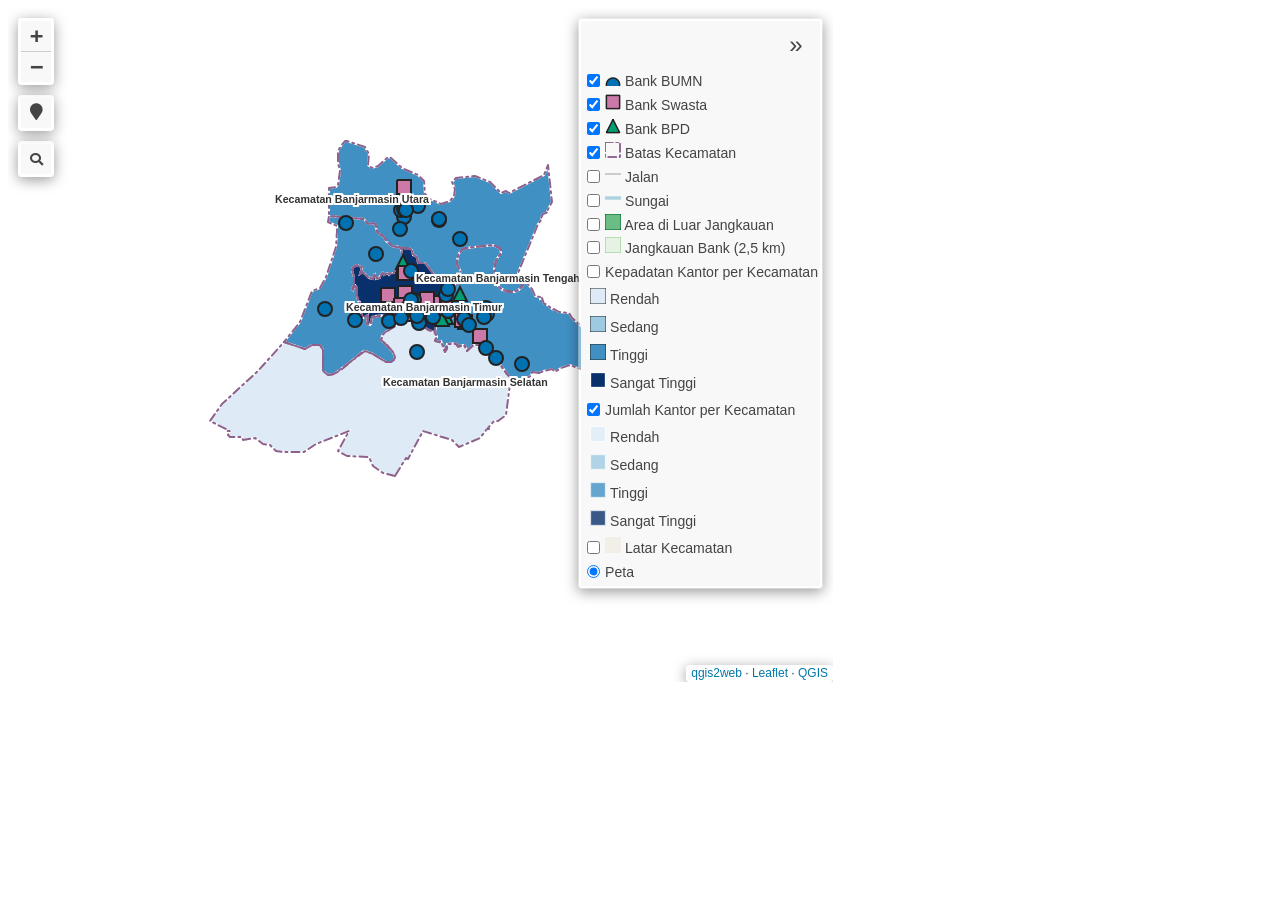
==== index.html @ c110a13f "web dasar dari qgis2web" ====
<!doctype html>
<html lang="en">
    <head>
        <meta charset="utf-8">
        <meta http-equiv="X-UA-Compatible" content="IE=edge">
        <meta name="viewport" content="initial-scale=1,user-scalable=no,maximum-scale=1,width=device-width">
        <meta name="mobile-web-app-capable" content="yes">
        <meta name="apple-mobile-web-app-capable" content="yes">
        <link rel="stylesheet" href="css/leaflet.css">
        <link rel="stylesheet" href="css/L.Control.Layers.Tree.css">
        <link rel="stylesheet" href="css/L.Control.Locate.min.css">
        <link rel="stylesheet" href="css/qgis2web.css">
        <link rel="stylesheet" href="css/fontawesome-all.min.css">
        <link rel="stylesheet" href="css/leaflet.photon.css">
        <style>
        #map {
            width: 815px;
            height: 674px;
        }
        </style>
        <title></title>
    </head>
    <body>
        <div id="map">
        </div>
        <script src="js/qgis2web_expressions.js"></script>
        <script src="js/leaflet.js"></script>
        <script src="js/L.Control.Layers.Tree.min.js"></script>
        <script src="js/L.Control.Locate.min.js"></script>
        <script src="js/leaflet-heat.js"></script>
        <script src="js/leaflet-svg-shape-markers.min.js"></script>
        <script src="js/leaflet.rotatedMarker.js"></script>
        <script src="js/leaflet.pattern.js"></script>
        <script src="js/leaflet-hash.js"></script>
        <script src="js/Autolinker.min.js"></script>
        <script src="js/rbush.min.js"></script>
        <script src="js/labelgun.min.js"></script>
        <script src="js/labels.js"></script>
        <script src="js/leaflet.photon.js"></script>
        <script src="data/LatarKecamatan_1.js"></script>
        <script src="data/JumlahKantorperKecamatan_2.js"></script>
        <script src="data/KepadatanKantorperKecamatan_3.js"></script>
        <script src="data/HeatmapKantorBank_4.js"></script>
        <script src="data/JangkauanBank25km_5.js"></script>
        <script src="data/AreadiLuarJangkauan_6.js"></script>
        <script src="data/Sungai_7.js"></script>
        <script src="data/Jalan_8.js"></script>
        <script src="data/BatasKecamatan_9.js"></script>
        <script src="data/BankBPD_10.js"></script>
        <script src="data/BankSwasta_11.js"></script>
        <script src="data/BankBUMN_12.js"></script>
        <script>
        var map = L.map('map', {
            zoomControl:false, maxZoom:19, minZoom:1
        }).fitBounds([[-3.4040705275634306,114.51452682803007],[-3.270656398905704,114.67497973119086]]);
        var hash = new L.Hash(map);
        map.attributionControl.setPrefix('<a href="https://github.com/qgis2web/qgis2web" target="_blank">qgis2web</a> &middot; <a href="https://leafletjs.com" title="A JS library for interactive maps">Leaflet</a> &middot; <a href="https://qgis.org">QGIS</a>');
        var autolinker = new Autolinker({truncate: {length: 30, location: 'smart'}});
        // remove popup's row if "visible-with-data"
        function removeEmptyRowsFromPopupContent(content, feature) {
         var tempDiv = document.createElement('div');
         tempDiv.innerHTML = content;
         var rows = tempDiv.querySelectorAll('tr');
         for (var i = 0; i < rows.length; i++) {
             var td = rows[i].querySelector('td.visible-with-data');
             var key = td ? td.id : '';
             if (td && td.classList.contains('visible-with-data') && feature.properties[key] == null) {
                 rows[i].parentNode.removeChild(rows[i]);
             }
         }
         return tempDiv.innerHTML;
        }
        // modify popup if contains media
        function addClassToPopupIfMedia(content, popup) {
            var tempDiv = document.createElement('div');
            tempDiv.innerHTML = content;
            var imgTd = tempDiv.querySelector('td img');
            if (imgTd) {
                var src = imgTd.getAttribute('src');
                if (/\.(jpg|jpeg|png|gif|bmp|webp|avif)$/i.test(src)) {
                    popup._contentNode.classList.add('media');
                    var img = popup._contentNode.querySelector('td img');
                    if (img) {
                        // If already loaded (cache), update immediately
                        if (img.complete && img.naturalHeight > 0) {
                            popup.update();
                        } else {
                            img.addEventListener('load', function() {
                                popup.update();
                            });
                            img.addEventListener('error', function() {
                                popup.update();
                            });
                        }
                    }
                } else if (/\.(mp3|wav|ogg|aac)$/i.test(src)) {
                    var audio = document.createElement('audio');
                    audio.controls = true;
                    audio.src = src;
                    imgTd.parentNode.replaceChild(audio, imgTd);
                    popup._contentNode.classList.add('media');
                    setTimeout(function() {
                        popup.setContent(tempDiv.innerHTML);
                        popup.update();
                    }, 10);
                } else if (/\.(mp4|webm|ogg|mov)$/i.test(src)) {
                    var video = document.createElement('video');
                    video.controls = true;
                    video.src = src;
                    video.style.width = "400px";
                    video.style.height = "300px";
                    video.style.maxHeight = "60vh";
                    video.style.maxWidth = "60vw";
                    imgTd.parentNode.replaceChild(video, imgTd);
                    popup._contentNode.classList.add('media');
                    // Aggiorna il popup quando il video carica i metadati
                    video.addEventListener('loadedmetadata', function() {
                        popup.update();
                    });
                    setTimeout(function() {
                        popup.setContent(tempDiv.innerHTML);
                        popup.update();
                    }, 10);
                } else {
                    popup._contentNode.classList.remove('media');
                }
            } else {
                popup._contentNode.classList.remove('media');
            }
        }
        var zoomControl = L.control.zoom({
            position: 'topleft'
        }).addTo(map);
        L.control.locate({locateOptions: {maxZoom: 19}}).addTo(map);
        var bounds_group = new L.featureGroup([]);
        function setBounds() {
        }
        map.createPane('pane_Peta_0');
        map.getPane('pane_Peta_0').style.zIndex = 400;
        var layer_Peta_0 = L.tileLayer('https://server.arcgisonline.com/ArcGIS/rest/services/World_Street_Map/MapServer/tile/{z}/{y}/{x}', {
            pane: 'pane_Peta_0',
            opacity: 1.0,
            attribution: '',
            minZoom: 1,
            maxZoom: 19,
            minNativeZoom: 0,
            maxNativeZoom: 19
        });
        layer_Peta_0;
        map.addLayer(layer_Peta_0);
        function pop_LatarKecamatan_1(feature, layer) {
            var popupContent = '<table>\
                    <tr>\
                        <td colspan="2">' + (feature.properties['kode_kec'] !== null ? autolinker.link(String(feature.properties['kode_kec']).replace(/'/g, '\'').toLocaleString()) : '') + '</td>\
                    </tr>\
                    <tr>\
                        <td colspan="2">' + (feature.properties['kode_kk'] !== null ? autolinker.link(String(feature.properties['kode_kk']).replace(/'/g, '\'').toLocaleString()) : '') + '</td>\
                    </tr>\
                    <tr>\
                        <td colspan="2">' + (feature.properties['kode_pro'] !== null ? autolinker.link(String(feature.properties['kode_pro']).replace(/'/g, '\'').toLocaleString()) : '') + '</td>\
                    </tr>\
                    <tr>\
                        <td colspan="2">' + (feature.properties['kecamata'] !== null ? autolinker.link(String(feature.properties['kecamata']).replace(/'/g, '\'').toLocaleString()) : '') + '</td>\
                    </tr>\
                    <tr>\
                        <td colspan="2">' + (feature.properties['kab_kota'] !== null ? autolinker.link(String(feature.properties['kab_kota']).replace(/'/g, '\'').toLocaleString()) : '') + '</td>\
                    </tr>\
                    <tr>\
                        <td colspan="2">' + (feature.properties['provinsi'] !== null ? autolinker.link(String(feature.properties['provinsi']).replace(/'/g, '\'').toLocaleString()) : '') + '</td>\
                    </tr>\
                    <tr>\
                        <td colspan="2">' + (feature.properties['fid'] !== null ? autolinker.link(String(feature.properties['fid']).replace(/'/g, '\'').toLocaleString()) : '') + '</td>\
                    </tr>\
                    <tr>\
                        <td colspan="2">' + (feature.properties['nama'] !== null ? autolinker.link(String(feature.properties['nama']).replace(/'/g, '\'').toLocaleString()) : '') + '</td>\
                    </tr>\
                    <tr>\
                        <td colspan="2">' + (feature.properties['label'] !== null ? autolinker.link(String(feature.properties['label']).replace(/'/g, '\'').toLocaleString()) : '') + '</td>\
                    </tr>\
                </table>';
            var content = removeEmptyRowsFromPopupContent(popupContent, feature);
			layer.on('popupopen', function(e) {
				addClassToPopupIfMedia(content, e.popup);
			});
			layer.bindPopup(content, { maxHeight: 400 });
        }

        function style_LatarKecamatan_1_0() {
            return {
                pane: 'pane_LatarKecamatan_1',
                stroke: false, 
                fill: true,
                fillOpacity: 1,
                fillColor: 'rgba(242,239,233,1.0)',
                interactive: false,
            }
        }
        map.createPane('pane_LatarKecamatan_1');
        map.getPane('pane_LatarKecamatan_1').style.zIndex = 401;
        map.getPane('pane_LatarKecamatan_1').style['mix-blend-mode'] = 'normal';
        var layer_LatarKecamatan_1 = new L.geoJson(json_LatarKecamatan_1, {
            attribution: '',
            interactive: false,
            dataVar: 'json_LatarKecamatan_1',
            layerName: 'layer_LatarKecamatan_1',
            pane: 'pane_LatarKecamatan_1',
            onEachFeature: pop_LatarKecamatan_1,
            style: style_LatarKecamatan_1_0,
        });
        bounds_group.addLayer(layer_LatarKecamatan_1);
        function pop_JumlahKantorperKecamatan_2(feature, layer) {
            var popupContent = '<table>\
                    <tr>\
                        <td class="visible-with-data" id="kecamata" colspan="2"><strong>Kecamatan</strong><br />' + (feature.properties['kecamata'] !== null ? autolinker.link(String(feature.properties['kecamata']).replace(/'/g, '\'').toLocaleString()) : '') + '</td>\
                    </tr>\
                    <tr>\
                        <th scope="row">JM_TOTAL</th>\
                        <td class="visible-with-data" id="JM_TOTAL">' + (feature.properties['JM_TOTAL'] !== null ? autolinker.link(String(feature.properties['JM_TOTAL']).replace(/'/g, '\'').toLocaleString()) : '') + '</td>\
                    </tr>\
                    <tr>\
                        <th scope="row">KCU</th>\
                        <td class="visible-with-data" id="KCU">' + (feature.properties['KCU'] !== null ? autolinker.link(String(feature.properties['KCU']).replace(/'/g, '\'').toLocaleString()) : '') + '</td>\
                    </tr>\
                    <tr>\
                        <th scope="row">KCP</th>\
                        <td class="visible-with-data" id="KCP">' + (feature.properties['KCP'] !== null ? autolinker.link(String(feature.properties['KCP']).replace(/'/g, '\'').toLocaleString()) : '') + '</td>\
                    </tr>\
                    <tr>\
                        <th scope="row">Unit</th>\
                        <td class="visible-with-data" id="Unit">' + (feature.properties['Unit'] !== null ? autolinker.link(String(feature.properties['Unit']).replace(/'/g, '\'').toLocaleString()) : '') + '</td>\
                    </tr>\
                    <tr>\
                        <th scope="row">Persen</th>\
                        <td class="visible-with-data" id="Persen">' + (feature.properties['Persen'] !== null ? autolinker.link(String(feature.properties['Persen']).replace(/'/g, '\'').toLocaleString()) : '') + '</td>\
                    </tr>\
                    <tr>\
                        <th scope="row">Luas km²</th>\
                        <td class="visible-with-data" id="Luas_KM2">' + (feature.properties['Luas_KM2'] !== null ? autolinker.link(String(feature.properties['Luas_KM2']).replace(/'/g, '\'').toLocaleString()) : '') + '</td>\
                    </tr>\
                    <tr>\
                        <th scope="row">Kepadatan kantor per km²</th>\
                        <td class="visible-with-data" id="KPDT_KM2">' + (feature.properties['KPDT_KM2'] !== null ? autolinker.link(String(feature.properties['KPDT_KM2']).replace(/'/g, '\'').toLocaleString()) : '') + '</td>\
                    </tr>\
                </table>';
            var content = removeEmptyRowsFromPopupContent(popupContent, feature);
			layer.on('popupopen', function(e) {
				addClassToPopupIfMedia(content, e.popup);
			});
			layer.bindPopup(content, { maxHeight: 400 });
        }

        function style_JumlahKantorperKecamatan_2_0(feature) {
            if (feature.properties['KPDT_KM2'] >= 0.080000 && feature.properties['KPDT_KM2'] <= 0.080000 ) {
                return {
                pane: 'pane_JumlahKantorperKecamatan_2',
                opacity: 1,
                color: 'rgba(255,255,255,1.0)',
                dashArray: '',
                lineCap: 'butt',
                lineJoin: 'miter',
                weight: 2.0, 
                fill: true,
                fillOpacity: 1,
                fillColor: 'rgba(222,235,247,1.0)',
                interactive: true,
            }
            }
            if (feature.properties['KPDT_KM2'] >= 0.080000 && feature.properties['KPDT_KM2'] <= 0.380000 ) {
                return {
                pane: 'pane_JumlahKantorperKecamatan_2',
                opacity: 1,
                color: 'rgba(255,255,255,1.0)',
                dashArray: '',
                lineCap: 'butt',
                lineJoin: 'miter',
                weight: 2.0, 
                fill: true,
                fillOpacity: 1,
                fillColor: 'rgba(157,201,225,1.0)',
                interactive: true,
            }
            }
            if (feature.properties['KPDT_KM2'] >= 0.380000 && feature.properties['KPDT_KM2'] <= 0.650000 ) {
                return {
                pane: 'pane_JumlahKantorperKecamatan_2',
                opacity: 1,
                color: 'rgba(255,255,255,1.0)',
                dashArray: '',
                lineCap: 'butt',
                lineJoin: 'miter',
                weight: 2.0, 
                fill: true,
                fillOpacity: 1,
                fillColor: 'rgba(65,144,196,1.0)',
                interactive: true,
            }
            }
            if (feature.properties['KPDT_KM2'] >= 0.650000 && feature.properties['KPDT_KM2'] <= 4.940000 ) {
                return {
                pane: 'pane_JumlahKantorperKecamatan_2',
                opacity: 1,
                color: 'rgba(255,255,255,1.0)',
                dashArray: '',
                lineCap: 'butt',
                lineJoin: 'miter',
                weight: 2.0, 
                fill: true,
                fillOpacity: 1,
                fillColor: 'rgba(8,48,107,1.0)',
                interactive: true,
            }
            }
        }
        map.createPane('pane_JumlahKantorperKecamatan_2');
        map.getPane('pane_JumlahKantorperKecamatan_2').style.zIndex = 402;
        map.getPane('pane_JumlahKantorperKecamatan_2').style['mix-blend-mode'] = 'normal';
        var layer_JumlahKantorperKecamatan_2 = new L.geoJson(json_JumlahKantorperKecamatan_2, {
            attribution: '',
            interactive: true,
            dataVar: 'json_JumlahKantorperKecamatan_2',
            layerName: 'layer_JumlahKantorperKecamatan_2',
            pane: 'pane_JumlahKantorperKecamatan_2',
            onEachFeature: pop_JumlahKantorperKecamatan_2,
            style: style_JumlahKantorperKecamatan_2_0,
        });
        bounds_group.addLayer(layer_JumlahKantorperKecamatan_2);
        map.addLayer(layer_JumlahKantorperKecamatan_2);
        function pop_KepadatanKantorperKecamatan_3(feature, layer) {
            var popupContent = '<table>\
                    <tr>\
                        <td colspan="2">' + (feature.properties['kode_kec'] !== null ? autolinker.link(String(feature.properties['kode_kec']).replace(/'/g, '\'').toLocaleString()) : '') + '</td>\
                    </tr>\
                    <tr>\
                        <td colspan="2">' + (feature.properties['kode_kk'] !== null ? autolinker.link(String(feature.properties['kode_kk']).replace(/'/g, '\'').toLocaleString()) : '') + '</td>\
                    </tr>\
                    <tr>\
                        <td colspan="2">' + (feature.properties['kode_pro'] !== null ? autolinker.link(String(feature.properties['kode_pro']).replace(/'/g, '\'').toLocaleString()) : '') + '</td>\
                    </tr>\
                    <tr>\
                        <td colspan="2">' + (feature.properties['kecamata'] !== null ? autolinker.link(String(feature.properties['kecamata']).replace(/'/g, '\'').toLocaleString()) : '') + '</td>\
                    </tr>\
                    <tr>\
                        <td colspan="2">' + (feature.properties['kab_kota'] !== null ? autolinker.link(String(feature.properties['kab_kota']).replace(/'/g, '\'').toLocaleString()) : '') + '</td>\
                    </tr>\
                    <tr>\
                        <td colspan="2">' + (feature.properties['provinsi'] !== null ? autolinker.link(String(feature.properties['provinsi']).replace(/'/g, '\'').toLocaleString()) : '') + '</td>\
                    </tr>\
                    <tr>\
                        <td colspan="2">' + (feature.properties['fid'] !== null ? autolinker.link(String(feature.properties['fid']).replace(/'/g, '\'').toLocaleString()) : '') + '</td>\
                    </tr>\
                    <tr>\
                        <td colspan="2">' + (feature.properties['nama'] !== null ? autolinker.link(String(feature.properties['nama']).replace(/'/g, '\'').toLocaleString()) : '') + '</td>\
                    </tr>\
                    <tr>\
                        <td colspan="2">' + (feature.properties['label'] !== null ? autolinker.link(String(feature.properties['label']).replace(/'/g, '\'').toLocaleString()) : '') + '</td>\
                    </tr>\
                    <tr>\
                        <td colspan="2">' + (feature.properties['JM_TOTAL'] !== null ? autolinker.link(String(feature.properties['JM_TOTAL']).replace(/'/g, '\'').toLocaleString()) : '') + '</td>\
                    </tr>\
                    <tr>\
                        <td colspan="2">' + (feature.properties['KCU'] !== null ? autolinker.link(String(feature.properties['KCU']).replace(/'/g, '\'').toLocaleString()) : '') + '</td>\
                    </tr>\
                    <tr>\
                        <td colspan="2">' + (feature.properties['KCP'] !== null ? autolinker.link(String(feature.properties['KCP']).replace(/'/g, '\'').toLocaleString()) : '') + '</td>\
                    </tr>\
                    <tr>\
                        <td colspan="2">' + (feature.properties['Unit'] !== null ? autolinker.link(String(feature.properties['Unit']).replace(/'/g, '\'').toLocaleString()) : '') + '</td>\
                    </tr>\
                    <tr>\
                        <td colspan="2">' + (feature.properties['Persen'] !== null ? autolinker.link(String(feature.properties['Persen']).replace(/'/g, '\'').toLocaleString()) : '') + '</td>\
                    </tr>\
                    <tr>\
                        <td colspan="2">' + (feature.properties['Luas_KM2'] !== null ? autolinker.link(String(feature.properties['Luas_KM2']).replace(/'/g, '\'').toLocaleString()) : '') + '</td>\
                    </tr>\
                    <tr>\
                        <td colspan="2">' + (feature.properties['KPDT_KM2'] !== null ? autolinker.link(String(feature.properties['KPDT_KM2']).replace(/'/g, '\'').toLocaleString()) : '') + '</td>\
                    </tr>\
                </table>';
            var content = removeEmptyRowsFromPopupContent(popupContent, feature);
			layer.on('popupopen', function(e) {
				addClassToPopupIfMedia(content, e.popup);
			});
			layer.bindPopup(content, { maxHeight: 400 });
        }

        function style_KepadatanKantorperKecamatan_3_0(feature) {
            if (feature.properties['JM_TOTAL'] >= 3.000000 && feature.properties['JM_TOTAL'] <= 3.000000 ) {
                return {
                pane: 'pane_KepadatanKantorperKecamatan_3',
                opacity: 1,
                color: 'rgba(35,35,35,1.0)',
                dashArray: '',
                lineCap: 'butt',
                lineJoin: 'miter',
                weight: 1.0, 
                fill: true,
                fillOpacity: 1,
                fillColor: 'rgba(222,235,247,1.0)',
                interactive: false,
            }
            }
            if (feature.properties['JM_TOTAL'] >= 3.000000 && feature.properties['JM_TOTAL'] <= 5.000000 ) {
                return {
                pane: 'pane_KepadatanKantorperKecamatan_3',
                opacity: 1,
                color: 'rgba(35,35,35,1.0)',
                dashArray: '',
                lineCap: 'butt',
                lineJoin: 'miter',
                weight: 1.0, 
                fill: true,
                fillOpacity: 1,
                fillColor: 'rgba(157,201,225,1.0)',
                interactive: false,
            }
            }
            if (feature.properties['JM_TOTAL'] >= 5.000000 && feature.properties['JM_TOTAL'] <= 11.000000 ) {
                return {
                pane: 'pane_KepadatanKantorperKecamatan_3',
                opacity: 1,
                color: 'rgba(35,35,35,1.0)',
                dashArray: '',
                lineCap: 'butt',
                lineJoin: 'miter',
                weight: 1.0, 
                fill: true,
                fillOpacity: 1,
                fillColor: 'rgba(65,144,196,1.0)',
                interactive: false,
            }
            }
            if (feature.properties['JM_TOTAL'] >= 11.000000 && feature.properties['JM_TOTAL'] <= 33.000000 ) {
                return {
                pane: 'pane_KepadatanKantorperKecamatan_3',
                opacity: 1,
                color: 'rgba(255,255,255,1.0)',
                dashArray: '',
                lineCap: 'butt',
                lineJoin: 'miter',
                weight: 2.0, 
                fill: true,
                fillOpacity: 1,
                fillColor: 'rgba(8,48,107,1.0)',
                interactive: false,
            }
            }
        }
        map.createPane('pane_KepadatanKantorperKecamatan_3');
        map.getPane('pane_KepadatanKantorperKecamatan_3').style.zIndex = 403;
        map.getPane('pane_KepadatanKantorperKecamatan_3').style['mix-blend-mode'] = 'normal';
        var layer_KepadatanKantorperKecamatan_3 = new L.geoJson(json_KepadatanKantorperKecamatan_3, {
            attribution: '',
            interactive: false,
            dataVar: 'json_KepadatanKantorperKecamatan_3',
            layerName: 'layer_KepadatanKantorperKecamatan_3',
            pane: 'pane_KepadatanKantorperKecamatan_3',
            onEachFeature: pop_KepadatanKantorperKecamatan_3,
            style: style_KepadatanKantorperKecamatan_3_0,
        });
        bounds_group.addLayer(layer_KepadatanKantorperKecamatan_3);
        function pop_HeatmapKantorBank_4(feature, layer) {
            var popupContent = '<table>\
                    <tr>\
                        <td colspan="2">' + (feature.properties['ID'] !== null ? autolinker.link(String(feature.properties['ID']).replace(/'/g, '\'').toLocaleString()) : '') + '</td>\
                    </tr>\
                    <tr>\
                        <td colspan="2">' + (feature.properties['Bank'] !== null ? autolinker.link(String(feature.properties['Bank']).replace(/'/g, '\'').toLocaleString()) : '') + '</td>\
                    </tr>\
                    <tr>\
                        <td colspan="2">' + (feature.properties['Nama Bank'] !== null ? autolinker.link(String(feature.properties['Nama Bank']).replace(/'/g, '\'').toLocaleString()) : '') + '</td>\
                    </tr>\
                    <tr>\
                        <td colspan="2">' + (feature.properties['Jenis Bank'] !== null ? autolinker.link(String(feature.properties['Jenis Bank']).replace(/'/g, '\'').toLocaleString()) : '') + '</td>\
                    </tr>\
                    <tr>\
                        <td colspan="2">' + (feature.properties['Jenis Kant'] !== null ? autolinker.link(String(feature.properties['Jenis Kant']).replace(/'/g, '\'').toLocaleString()) : '') + '</td>\
                    </tr>\
                    <tr>\
                        <td colspan="2">' + (feature.properties['Alamat'] !== null ? autolinker.link(String(feature.properties['Alamat']).replace(/'/g, '\'').toLocaleString()) : '') + '</td>\
                    </tr>\
                    <tr>\
                        <td colspan="2">' + (feature.properties['Kecamatan'] !== null ? autolinker.link(String(feature.properties['Kecamatan']).replace(/'/g, '\'').toLocaleString()) : '') + '</td>\
                    </tr>\
                    <tr>\
                        <td colspan="2">' + (feature.properties['Latitude'] !== null ? autolinker.link(String(feature.properties['Latitude']).replace(/'/g, '\'').toLocaleString()) : '') + '</td>\
                    </tr>\
                    <tr>\
                        <td colspan="2">' + (feature.properties['Longitude'] !== null ? autolinker.link(String(feature.properties['Longitude']).replace(/'/g, '\'').toLocaleString()) : '') + '</td>\
                    </tr>\
                    <tr>\
                        <td colspan="2">' + (feature.properties['Sumber Dat'] !== null ? autolinker.link(String(feature.properties['Sumber Dat']).replace(/'/g, '\'').toLocaleString()) : '') + '</td>\
                    </tr>\
                    <tr>\
                        <td colspan="2">' + (feature.properties['Jam Operas'] !== null ? autolinker.link(String(feature.properties['Jam Operas']).replace(/'/g, '\'').toLocaleString()) : '') + '</td>\
                    </tr>\
                </table>';
            var content = removeEmptyRowsFromPopupContent(popupContent, feature);
			layer.on('popupopen', function(e) {
				addClassToPopupIfMedia(content, e.popup);
			});
			layer.bindPopup(content, { maxHeight: 400 });
        }

        map.createPane('pane_HeatmapKantorBank_4');
        map.getPane('pane_HeatmapKantorBank_4').style.zIndex = 404;
        map.getPane('pane_HeatmapKantorBank_4').style['mix-blend-mode'] = 'normal';
        var HeatmapKantorBank_4_hm = geoJson2heat(json_HeatmapKantorBank_4,
                                      '');
        var layer_HeatmapKantorBank_4 = new L.heatLayer(HeatmapKantorBank_4_hm, {
            attribution: '',
            interactive: false,
            radius: 2000,
            max: 1,
            minOpacity: 1,
            gradient: {0: '#ffffb2', 0.33: '#fecc5c', 0.66: '#fd8d3c', 1: '#e31a1c'}});
        bounds_group.addLayer(layer_HeatmapKantorBank_4);
        function pop_JangkauanBank25km_5(feature, layer) {
            var popupContent = '<table>\
                    <tr>\
                        <td colspan="2">' + (feature.properties['ID'] !== null ? autolinker.link(String(feature.properties['ID']).replace(/'/g, '\'').toLocaleString()) : '') + '</td>\
                    </tr>\
                    <tr>\
                        <td colspan="2">' + (feature.properties['Bank'] !== null ? autolinker.link(String(feature.properties['Bank']).replace(/'/g, '\'').toLocaleString()) : '') + '</td>\
                    </tr>\
                    <tr>\
                        <td colspan="2">' + (feature.properties['Nama Bank'] !== null ? autolinker.link(String(feature.properties['Nama Bank']).replace(/'/g, '\'').toLocaleString()) : '') + '</td>\
                    </tr>\
                    <tr>\
                        <td colspan="2">' + (feature.properties['Jenis Bank'] !== null ? autolinker.link(String(feature.properties['Jenis Bank']).replace(/'/g, '\'').toLocaleString()) : '') + '</td>\
                    </tr>\
                    <tr>\
                        <td colspan="2">' + (feature.properties['Jenis Kant'] !== null ? autolinker.link(String(feature.properties['Jenis Kant']).replace(/'/g, '\'').toLocaleString()) : '') + '</td>\
                    </tr>\
                    <tr>\
                        <td colspan="2">' + (feature.properties['Alamat'] !== null ? autolinker.link(String(feature.properties['Alamat']).replace(/'/g, '\'').toLocaleString()) : '') + '</td>\
                    </tr>\
                    <tr>\
                        <td colspan="2">' + (feature.properties['Kecamatan'] !== null ? autolinker.link(String(feature.properties['Kecamatan']).replace(/'/g, '\'').toLocaleString()) : '') + '</td>\
                    </tr>\
                    <tr>\
                        <td colspan="2">' + (feature.properties['Latitude'] !== null ? autolinker.link(String(feature.properties['Latitude']).replace(/'/g, '\'').toLocaleString()) : '') + '</td>\
                    </tr>\
                    <tr>\
                        <td colspan="2">' + (feature.properties['Longitude'] !== null ? autolinker.link(String(feature.properties['Longitude']).replace(/'/g, '\'').toLocaleString()) : '') + '</td>\
                    </tr>\
                    <tr>\
                        <td colspan="2">' + (feature.properties['Sumber Dat'] !== null ? autolinker.link(String(feature.properties['Sumber Dat']).replace(/'/g, '\'').toLocaleString()) : '') + '</td>\
                    </tr>\
                    <tr>\
                        <td colspan="2">' + (feature.properties['Keterangan'] !== null ? autolinker.link(String(feature.properties['Keterangan']).replace(/'/g, '\'').toLocaleString()) : '') + '</td>\
                    </tr>\
                </table>';
            var content = removeEmptyRowsFromPopupContent(popupContent, feature);
			layer.on('popupopen', function(e) {
				addClassToPopupIfMedia(content, e.popup);
			});
			layer.bindPopup(content, { maxHeight: 400 });
        }

        function style_JangkauanBank25km_5_0() {
            return {
                pane: 'pane_JangkauanBank25km_5',
                opacity: 1,
                color: 'rgba(116,196,118,0.7)',
                dashArray: '',
                lineCap: 'butt',
                lineJoin: 'miter',
                weight: 2.0, 
                fill: true,
                fillOpacity: 1,
                fillColor: 'rgba(199,233,192,0.42)',
                interactive: false,
            }
        }
        map.createPane('pane_JangkauanBank25km_5');
        map.getPane('pane_JangkauanBank25km_5').style.zIndex = 405;
        map.getPane('pane_JangkauanBank25km_5').style['mix-blend-mode'] = 'normal';
        var layer_JangkauanBank25km_5 = new L.geoJson(json_JangkauanBank25km_5, {
            attribution: '',
            interactive: false,
            dataVar: 'json_JangkauanBank25km_5',
            layerName: 'layer_JangkauanBank25km_5',
            pane: 'pane_JangkauanBank25km_5',
            onEachFeature: pop_JangkauanBank25km_5,
            style: style_JangkauanBank25km_5_0,
        });
        bounds_group.addLayer(layer_JangkauanBank25km_5);
        function pop_AreadiLuarJangkauan_6(feature, layer) {
            var popupContent = '<table>\
                    <tr>\
                        <td colspan="2">' + (feature.properties['kode_kec'] !== null ? autolinker.link(String(feature.properties['kode_kec']).replace(/'/g, '\'').toLocaleString()) : '') + '</td>\
                    </tr>\
                    <tr>\
                        <td colspan="2">' + (feature.properties['kode_kk'] !== null ? autolinker.link(String(feature.properties['kode_kk']).replace(/'/g, '\'').toLocaleString()) : '') + '</td>\
                    </tr>\
                    <tr>\
                        <td colspan="2">' + (feature.properties['kode_pro'] !== null ? autolinker.link(String(feature.properties['kode_pro']).replace(/'/g, '\'').toLocaleString()) : '') + '</td>\
                    </tr>\
                    <tr>\
                        <td colspan="2">' + (feature.properties['kecamata'] !== null ? autolinker.link(String(feature.properties['kecamata']).replace(/'/g, '\'').toLocaleString()) : '') + '</td>\
                    </tr>\
                    <tr>\
                        <td colspan="2">' + (feature.properties['kab_kota'] !== null ? autolinker.link(String(feature.properties['kab_kota']).replace(/'/g, '\'').toLocaleString()) : '') + '</td>\
                    </tr>\
                    <tr>\
                        <td colspan="2">' + (feature.properties['provinsi'] !== null ? autolinker.link(String(feature.properties['provinsi']).replace(/'/g, '\'').toLocaleString()) : '') + '</td>\
                    </tr>\
                    <tr>\
                        <td colspan="2">' + (feature.properties['fid'] !== null ? autolinker.link(String(feature.properties['fid']).replace(/'/g, '\'').toLocaleString()) : '') + '</td>\
                    </tr>\
                    <tr>\
                        <td colspan="2">' + (feature.properties['nama'] !== null ? autolinker.link(String(feature.properties['nama']).replace(/'/g, '\'').toLocaleString()) : '') + '</td>\
                    </tr>\
                    <tr>\
                        <td colspan="2">' + (feature.properties['label'] !== null ? autolinker.link(String(feature.properties['label']).replace(/'/g, '\'').toLocaleString()) : '') + '</td>\
                    </tr>\
                </table>';
            var content = removeEmptyRowsFromPopupContent(popupContent, feature);
			layer.on('popupopen', function(e) {
				addClassToPopupIfMedia(content, e.popup);
			});
			layer.bindPopup(content, { maxHeight: 400 });
        }

        function style_AreadiLuarJangkauan_6_0() {
            return {
                pane: 'pane_AreadiLuarJangkauan_6',
                opacity: 1,
                color: 'rgba(0,109,44,0.8)',
                dashArray: '',
                lineCap: 'butt',
                lineJoin: 'miter',
                weight: 1.0, 
                fill: true,
                fillOpacity: 1,
                fillColor: 'rgba(49,163,84,0.5615686274509804)',
                interactive: false,
            }
        }
        map.createPane('pane_AreadiLuarJangkauan_6');
        map.getPane('pane_AreadiLuarJangkauan_6').style.zIndex = 406;
        map.getPane('pane_AreadiLuarJangkauan_6').style['mix-blend-mode'] = 'normal';
        var layer_AreadiLuarJangkauan_6 = new L.geoJson(json_AreadiLuarJangkauan_6, {
            attribution: '',
            interactive: false,
            dataVar: 'json_AreadiLuarJangkauan_6',
            layerName: 'layer_AreadiLuarJangkauan_6',
            pane: 'pane_AreadiLuarJangkauan_6',
            onEachFeature: pop_AreadiLuarJangkauan_6,
            style: style_AreadiLuarJangkauan_6_0,
        });
        bounds_group.addLayer(layer_AreadiLuarJangkauan_6);
        function pop_Sungai_7(feature, layer) {
            var popupContent = '<table>\
                    <tr>\
                        <td colspan="2">' + (feature.properties['waterway'] !== null ? autolinker.link(String(feature.properties['waterway']).replace(/'/g, '\'').toLocaleString()) : '') + '</td>\
                    </tr>\
                    <tr>\
                        <td colspan="2">' + (feature.properties['name'] !== null ? autolinker.link(String(feature.properties['name']).replace(/'/g, '\'').toLocaleString()) : '') + '</td>\
                    </tr>\
                </table>';
            var content = removeEmptyRowsFromPopupContent(popupContent, feature);
			layer.on('popupopen', function(e) {
				addClassToPopupIfMedia(content, e.popup);
			});
			layer.bindPopup(content, { maxHeight: 400 });
        }

        function style_Sungai_7_0() {
            return {
                pane: 'pane_Sungai_7',
                opacity: 1,
                color: 'rgba(170,211,223,1.0)',
                dashArray: '',
                lineCap: 'round',
                lineJoin: 'round',
                weight: 3.0,
                fillOpacity: 0,
                interactive: false,
            }
        }
        map.createPane('pane_Sungai_7');
        map.getPane('pane_Sungai_7').style.zIndex = 407;
        map.getPane('pane_Sungai_7').style['mix-blend-mode'] = 'normal';
        var layer_Sungai_7 = new L.geoJson(json_Sungai_7, {
            attribution: '',
            interactive: false,
            dataVar: 'json_Sungai_7',
            layerName: 'layer_Sungai_7',
            pane: 'pane_Sungai_7',
            onEachFeature: pop_Sungai_7,
            style: style_Sungai_7_0,
        });
        bounds_group.addLayer(layer_Sungai_7);
        function pop_Jalan_8(feature, layer) {
            var popupContent = '<table>\
                    <tr>\
                        <td colspan="2">' + (feature.properties['highway'] !== null ? autolinker.link(String(feature.properties['highway']).replace(/'/g, '\'').toLocaleString()) : '') + '</td>\
                    </tr>\
                    <tr>\
                        <td colspan="2">' + (feature.properties['name'] !== null ? autolinker.link(String(feature.properties['name']).replace(/'/g, '\'').toLocaleString()) : '') + '</td>\
                    </tr>\
                </table>';
            var content = removeEmptyRowsFromPopupContent(popupContent, feature);
			layer.on('popupopen', function(e) {
				addClassToPopupIfMedia(content, e.popup);
			});
			layer.bindPopup(content, { maxHeight: 400 });
        }

        function style_Jalan_8_0() {
            return {
                pane: 'pane_Jalan_8',
                opacity: 1,
                color: 'rgba(187,187,187,1.0)',
                dashArray: '',
                lineCap: 'round',
                lineJoin: 'round',
                weight: 2.0,
                fillOpacity: 0,
                interactive: false,
            }
        }
        map.createPane('pane_Jalan_8');
        map.getPane('pane_Jalan_8').style.zIndex = 408;
        map.getPane('pane_Jalan_8').style['mix-blend-mode'] = 'normal';
        var layer_Jalan_8 = new L.geoJson(json_Jalan_8, {
            attribution: '',
            interactive: false,
            dataVar: 'json_Jalan_8',
            layerName: 'layer_Jalan_8',
            pane: 'pane_Jalan_8',
            onEachFeature: pop_Jalan_8,
            style: style_Jalan_8_0,
        });
        bounds_group.addLayer(layer_Jalan_8);
        function pop_BatasKecamatan_9(feature, layer) {
            var popupContent = '<table>\
                    <tr>\
                        <td colspan="2">' + (feature.properties['kode_kec'] !== null ? autolinker.link(String(feature.properties['kode_kec']).replace(/'/g, '\'').toLocaleString()) : '') + '</td>\
                    </tr>\
                    <tr>\
                        <td colspan="2">' + (feature.properties['kode_kk'] !== null ? autolinker.link(String(feature.properties['kode_kk']).replace(/'/g, '\'').toLocaleString()) : '') + '</td>\
                    </tr>\
                    <tr>\
                        <td colspan="2">' + (feature.properties['kode_pro'] !== null ? autolinker.link(String(feature.properties['kode_pro']).replace(/'/g, '\'').toLocaleString()) : '') + '</td>\
                    </tr>\
                    <tr>\
                        <td colspan="2">' + (feature.properties['kecamata'] !== null ? autolinker.link(String(feature.properties['kecamata']).replace(/'/g, '\'').toLocaleString()) : '') + '</td>\
                    </tr>\
                    <tr>\
                        <td colspan="2">' + (feature.properties['kab_kota'] !== null ? autolinker.link(String(feature.properties['kab_kota']).replace(/'/g, '\'').toLocaleString()) : '') + '</td>\
                    </tr>\
                    <tr>\
                        <td colspan="2">' + (feature.properties['provinsi'] !== null ? autolinker.link(String(feature.properties['provinsi']).replace(/'/g, '\'').toLocaleString()) : '') + '</td>\
                    </tr>\
                    <tr>\
                        <td colspan="2">' + (feature.properties['fid'] !== null ? autolinker.link(String(feature.properties['fid']).replace(/'/g, '\'').toLocaleString()) : '') + '</td>\
                    </tr>\
                    <tr>\
                        <td colspan="2">' + (feature.properties['nama'] !== null ? autolinker.link(String(feature.properties['nama']).replace(/'/g, '\'').toLocaleString()) : '') + '</td>\
                    </tr>\
                    <tr>\
                        <td colspan="2">' + (feature.properties['label'] !== null ? autolinker.link(String(feature.properties['label']).replace(/'/g, '\'').toLocaleString()) : '') + '</td>\
                    </tr>\
                    <tr>\
                        <td colspan="2">' + (feature.properties['JM_TOTAL'] !== null ? autolinker.link(String(feature.properties['JM_TOTAL']).replace(/'/g, '\'').toLocaleString()) : '') + '</td>\
                    </tr>\
                    <tr>\
                        <td colspan="2">' + (feature.properties['KCU'] !== null ? autolinker.link(String(feature.properties['KCU']).replace(/'/g, '\'').toLocaleString()) : '') + '</td>\
                    </tr>\
                    <tr>\
                        <td colspan="2">' + (feature.properties['KCP'] !== null ? autolinker.link(String(feature.properties['KCP']).replace(/'/g, '\'').toLocaleString()) : '') + '</td>\
                    </tr>\
                    <tr>\
                        <td colspan="2">' + (feature.properties['Unit'] !== null ? autolinker.link(String(feature.properties['Unit']).replace(/'/g, '\'').toLocaleString()) : '') + '</td>\
                    </tr>\
                    <tr>\
                        <td colspan="2">' + (feature.properties['Persen'] !== null ? autolinker.link(String(feature.properties['Persen']).replace(/'/g, '\'').toLocaleString()) : '') + '</td>\
                    </tr>\
                    <tr>\
                        <td colspan="2">' + (feature.properties['Luas_KM2'] !== null ? autolinker.link(String(feature.properties['Luas_KM2']).replace(/'/g, '\'').toLocaleString()) : '') + '</td>\
                    </tr>\
                    <tr>\
                        <td colspan="2">' + (feature.properties['KPDT_KM2'] !== null ? autolinker.link(String(feature.properties['KPDT_KM2']).replace(/'/g, '\'').toLocaleString()) : '') + '</td>\
                    </tr>\
                </table>';
            var content = removeEmptyRowsFromPopupContent(popupContent, feature);
			layer.on('popupopen', function(e) {
				addClassToPopupIfMedia(content, e.popup);
			});
			layer.bindPopup(content, { maxHeight: 400 });
        }

        function style_BatasKecamatan_9_0() {
            return {
                pane: 'pane_BatasKecamatan_9',
                opacity: 1,
                color: 'rgba(141,97,139,1.0)',
                dashArray: '8.0,4.0,2.0,4.0',
                lineCap: 'round',
                lineJoin: 'round',
                weight: 2.0,
                fillOpacity: 0,
                interactive: false,
            }
        }
        map.createPane('pane_BatasKecamatan_9');
        map.getPane('pane_BatasKecamatan_9').style.zIndex = 409;
        map.getPane('pane_BatasKecamatan_9').style['mix-blend-mode'] = 'normal';
        var layer_BatasKecamatan_9 = new L.geoJson(json_BatasKecamatan_9, {
            attribution: '',
            interactive: false,
            dataVar: 'json_BatasKecamatan_9',
            layerName: 'layer_BatasKecamatan_9',
            pane: 'pane_BatasKecamatan_9',
            onEachFeature: pop_BatasKecamatan_9,
            style: style_BatasKecamatan_9_0,
        });
        bounds_group.addLayer(layer_BatasKecamatan_9);
        map.addLayer(layer_BatasKecamatan_9);
        function pop_BankBPD_10(feature, layer) {
            var popupContent = '<table>\
                    <tr>\
                        <td class="visible-with-data" id="Nama Bank" colspan="2"><strong>Nama Bank</strong><br />' + (feature.properties['Nama Bank'] !== null ? autolinker.link(String(feature.properties['Nama Bank']).replace(/'/g, '\'').toLocaleString()) : '') + '</td>\
                    </tr>\
                    <tr>\
                        <th scope="row">Jenis Bank</th>\
                        <td class="visible-with-data" id="Jenis Bank">' + (feature.properties['Jenis Bank'] !== null ? autolinker.link(String(feature.properties['Jenis Bank']).replace(/'/g, '\'').toLocaleString()) : '') + '</td>\
                    </tr>\
                    <tr>\
                        <th scope="row">Jenis Kantor</th>\
                        <td class="visible-with-data" id="Jenis Kant">' + (feature.properties['Jenis Kant'] !== null ? autolinker.link(String(feature.properties['Jenis Kant']).replace(/'/g, '\'').toLocaleString()) : '') + '</td>\
                    </tr>\
                    <tr>\
                        <th scope="row">Alamat</th>\
                        <td class="visible-with-data" id="Alamat">' + (feature.properties['Alamat'] !== null ? autolinker.link(String(feature.properties['Alamat']).replace(/'/g, '\'').toLocaleString()) : '') + '</td>\
                    </tr>\
                    <tr>\
                        <th scope="row">Kecamatan</th>\
                        <td class="visible-with-data" id="Kecamatan">' + (feature.properties['Kecamatan'] !== null ? autolinker.link(String(feature.properties['Kecamatan']).replace(/'/g, '\'').toLocaleString()) : '') + '</td>\
                    </tr>\
                    <tr>\
                        <th scope="row">Jam Operasional</th>\
                        <td class="visible-with-data" id="Jam Operas">' + (feature.properties['Jam Operas'] !== null ? autolinker.link(String(feature.properties['Jam Operas']).replace(/'/g, '\'').toLocaleString()) : '') + '</td>\
                    </tr>\
                </table>';
            var content = removeEmptyRowsFromPopupContent(popupContent, feature);
			layer.on('popupopen', function(e) {
				addClassToPopupIfMedia(content, e.popup);
			});
			layer.bindPopup(content, { maxHeight: 400 });
        }

        function style_BankBPD_10_0() {
            return {
                pane: 'pane_BankBPD_10',
                shape: 'triangle',
                radius: 7.0,
                opacity: 1,
                color: 'rgba(34,34,34,1.0)',
                dashArray: '',
                lineCap: 'butt',
                lineJoin: 'miter',
                weight: 2.0,
                fill: true,
                fillOpacity: 1,
                fillColor: 'rgba(0,158,115,1.0)',
                interactive: true,
            }
        }
        map.createPane('pane_BankBPD_10');
        map.getPane('pane_BankBPD_10').style.zIndex = 410;
        map.getPane('pane_BankBPD_10').style['mix-blend-mode'] = 'normal';
        var layer_BankBPD_10 = new L.geoJson(json_BankBPD_10, {
            attribution: '',
            interactive: true,
            dataVar: 'json_BankBPD_10',
            layerName: 'layer_BankBPD_10',
            pane: 'pane_BankBPD_10',
            onEachFeature: pop_BankBPD_10,
            pointToLayer: function (feature, latlng) {
                var context = {
                    feature: feature,
                    variables: {}
                };
                return L.shapeMarker(latlng, style_BankBPD_10_0(feature));
            },
        });
        bounds_group.addLayer(layer_BankBPD_10);
        map.addLayer(layer_BankBPD_10);
        function pop_BankSwasta_11(feature, layer) {
            var popupContent = '<table>\
                    <tr>\
                        <td class="visible-with-data" id="Nama Bank" colspan="2"><strong>Nama Bank</strong><br />' + (feature.properties['Nama Bank'] !== null ? autolinker.link(String(feature.properties['Nama Bank']).replace(/'/g, '\'').toLocaleString()) : '') + '</td>\
                    </tr>\
                    <tr>\
                        <th scope="row">Jenis Bank</th>\
                        <td class="visible-with-data" id="Jenis Bank">' + (feature.properties['Jenis Bank'] !== null ? autolinker.link(String(feature.properties['Jenis Bank']).replace(/'/g, '\'').toLocaleString()) : '') + '</td>\
                    </tr>\
                    <tr>\
                        <th scope="row">Jenis Kantor</th>\
                        <td class="visible-with-data" id="Jenis Kant">' + (feature.properties['Jenis Kant'] !== null ? autolinker.link(String(feature.properties['Jenis Kant']).replace(/'/g, '\'').toLocaleString()) : '') + '</td>\
                    </tr>\
                    <tr>\
                        <th scope="row">Alamat</th>\
                        <td class="visible-with-data" id="Alamat">' + (feature.properties['Alamat'] !== null ? autolinker.link(String(feature.properties['Alamat']).replace(/'/g, '\'').toLocaleString()) : '') + '</td>\
                    </tr>\
                    <tr>\
                        <th scope="row">Kecamatan</th>\
                        <td class="visible-with-data" id="Kecamatan">' + (feature.properties['Kecamatan'] !== null ? autolinker.link(String(feature.properties['Kecamatan']).replace(/'/g, '\'').toLocaleString()) : '') + '</td>\
                    </tr>\
                    <tr>\
                        <td class="visible-with-data" id="Jam Operas" colspan="2"><strong>Jam Operasional</strong><br />' + (feature.properties['Jam Operas'] !== null ? autolinker.link(String(feature.properties['Jam Operas']).replace(/'/g, '\'').toLocaleString()) : '') + '</td>\
                    </tr>\
                </table>';
            var content = removeEmptyRowsFromPopupContent(popupContent, feature);
			layer.on('popupopen', function(e) {
				addClassToPopupIfMedia(content, e.popup);
			});
			layer.bindPopup(content, { maxHeight: 400 });
        }

        function style_BankSwasta_11_0() {
            return {
                pane: 'pane_BankSwasta_11',
                shape: 'square',
                radius: 7.0,
                opacity: 1,
                color: 'rgba(34,34,34,1.0)',
                dashArray: '',
                lineCap: 'butt',
                lineJoin: 'miter',
                weight: 2.0,
                fill: true,
                fillOpacity: 1,
                fillColor: 'rgba(204,121,167,1.0)',
                interactive: true,
            }
        }
        map.createPane('pane_BankSwasta_11');
        map.getPane('pane_BankSwasta_11').style.zIndex = 411;
        map.getPane('pane_BankSwasta_11').style['mix-blend-mode'] = 'normal';
        var layer_BankSwasta_11 = new L.geoJson(json_BankSwasta_11, {
            attribution: '',
            interactive: true,
            dataVar: 'json_BankSwasta_11',
            layerName: 'layer_BankSwasta_11',
            pane: 'pane_BankSwasta_11',
            onEachFeature: pop_BankSwasta_11,
            pointToLayer: function (feature, latlng) {
                var context = {
                    feature: feature,
                    variables: {}
                };
                return L.shapeMarker(latlng, style_BankSwasta_11_0(feature));
            },
        });
        bounds_group.addLayer(layer_BankSwasta_11);
        map.addLayer(layer_BankSwasta_11);
        function pop_BankBUMN_12(feature, layer) {
            var popupContent = '<table>\
                    <tr>\
                        <td class="visible-with-data" id="Nama Bank" colspan="2"><strong>Nama Bank</strong><br />' + (feature.properties['Nama Bank'] !== null ? autolinker.link(String(feature.properties['Nama Bank']).replace(/'/g, '\'').toLocaleString()) : '') + '</td>\
                    </tr>\
                    <tr>\
                        <th scope="row">Jenis Bank</th>\
                        <td class="visible-with-data" id="Jenis Bank">' + (feature.properties['Jenis Bank'] !== null ? autolinker.link(String(feature.properties['Jenis Bank']).replace(/'/g, '\'').toLocaleString()) : '') + '</td>\
                    </tr>\
                    <tr>\
                        <th scope="row">Jenis Kantor</th>\
                        <td class="visible-with-data" id="Jenis Kant">' + (feature.properties['Jenis Kant'] !== null ? autolinker.link(String(feature.properties['Jenis Kant']).replace(/'/g, '\'').toLocaleString()) : '') + '</td>\
                    </tr>\
                    <tr>\
                        <th scope="row">Alamat</th>\
                        <td class="visible-with-data" id="Alamat">' + (feature.properties['Alamat'] !== null ? autolinker.link(String(feature.properties['Alamat']).replace(/'/g, '\'').toLocaleString()) : '') + '</td>\
                    </tr>\
                    <tr>\
                        <th scope="row">Kecamatan</th>\
                        <td class="visible-with-data" id="Kecamatan">' + (feature.properties['Kecamatan'] !== null ? autolinker.link(String(feature.properties['Kecamatan']).replace(/'/g, '\'').toLocaleString()) : '') + '</td>\
                    </tr>\
                    <tr>\
                        <th scope="row">Jam Operasional</th>\
                        <td class="visible-with-data" id="Jam Operas">' + (feature.properties['Jam Operas'] !== null ? autolinker.link(String(feature.properties['Jam Operas']).replace(/'/g, '\'').toLocaleString()) : '') + '</td>\
                    </tr>\
                </table>';
            var content = removeEmptyRowsFromPopupContent(popupContent, feature);
			layer.on('popupopen', function(e) {
				addClassToPopupIfMedia(content, e.popup);
			});
			layer.bindPopup(content, { maxHeight: 400 });
        }

        function style_BankBUMN_12_0() {
            return {
                pane: 'pane_BankBUMN_12',
                radius: 7.0,
                opacity: 1,
                color: 'rgba(34,34,34,1.0)',
                dashArray: '',
                lineCap: 'butt',
                lineJoin: 'miter',
                weight: 2.0,
                fill: true,
                fillOpacity: 1,
                fillColor: 'rgba(0,114,178,1.0)',
                interactive: true,
            }
        }
        map.createPane('pane_BankBUMN_12');
        map.getPane('pane_BankBUMN_12').style.zIndex = 412;
        map.getPane('pane_BankBUMN_12').style['mix-blend-mode'] = 'normal';
        var layer_BankBUMN_12 = new L.geoJson(json_BankBUMN_12, {
            attribution: '',
            interactive: true,
            dataVar: 'json_BankBUMN_12',
            layerName: 'layer_BankBUMN_12',
            pane: 'pane_BankBUMN_12',
            onEachFeature: pop_BankBUMN_12,
            pointToLayer: function (feature, latlng) {
                var context = {
                    feature: feature,
                    variables: {}
                };
                return L.circleMarker(latlng, style_BankBUMN_12_0(feature));
            },
        });
        bounds_group.addLayer(layer_BankBUMN_12);
        map.addLayer(layer_BankBUMN_12);
        const url = {"Nominatim OSM": "https://nominatim.openstreetmap.org/search?format=geojson&addressdetails=1&",
        "France BAN": "https://api-adresse.data.gouv.fr/search/?"}
        var photonControl = L.control.photon({
            url: url["Nominatim OSM"],
            feedbackLabel: '',
            position: 'topleft',
            includePosition: true,
            initial: true,
            // resultsHandler: myHandler,
        }).addTo(map);
        photonControl._container.childNodes[0].style.borderRadius="10px"
        // Create a variable to store the geoJSON data
        var x = null;
        // Create a variable to store the marker
        var marker = null;
        // Add an event listener to the Photon control to create a marker from the returned geoJSON data
        var z = null;
        photonControl.on('selected', function(e) {
            console.log(photonControl.search.resultsContainer);
            if (x != null) {
                map.removeLayer(obj3.marker);
                map.removeLayer(x);
            }
            obj2.gcd = e.choice;
            x = L.geoJSON(obj2.gcd).addTo(map);
            var label = typeof obj2.gcd.properties.label === 'undefined' ? obj2.gcd.properties.display_name : obj2.gcd.properties.label;
            obj3.marker = L.marker(x.getLayers()[0].getLatLng()).bindPopup(label).addTo(map);
            map.setView(x.getLayers()[0].getLatLng(), 17);
            z = typeof e.choice.properties.label === 'undefined'? e.choice.properties.display_name : e.choice.properties.label;
            console.log(e);
            e.target.input.value = z;
        });
        var search = document.getElementsByClassName("leaflet-photon leaflet-control")[0];
        search.classList.add("leaflet-control-search")
        search.style.display = "flex";
        search.style.backgroundColor="rgba(255,255,255,0.5)" 

        // Create the new button element
        var button = document.createElement("div");
        button.id = "gcd-button-control";
        button.className = "gcd-gl-btn fa fa-search search-button";

        // Insert the button at the beginning of the search control
        search.insertBefore(button, search.firstChild);
        last = search.lastChild;
        last.style.display = "none";
        button.addEventListener("click", function (e) {
            if (last.style.display === "none") {
                last.style.display = "block";
            } else {
                last.style.display = "none";
            }
        });
        var overlaysTree = [
            {label: '<img src="legend/BankBUMN_12.png" /> Bank BUMN', layer: layer_BankBUMN_12},
            {label: '<img src="legend/BankSwasta_11.png" /> Bank Swasta', layer: layer_BankSwasta_11},
            {label: '<img src="legend/BankBPD_10.png" /> Bank BPD', layer: layer_BankBPD_10},
            {label: '<img src="legend/BatasKecamatan_9.png" /> Batas Kecamatan', layer: layer_BatasKecamatan_9},
            {label: '<img src="legend/Jalan_8.png" /> Jalan', layer: layer_Jalan_8},
            {label: '<img src="legend/Sungai_7.png" /> Sungai', layer: layer_Sungai_7},
            {label: '<img src="legend/AreadiLuarJangkauan_6.png" /> Area di Luar Jangkauan', layer: layer_AreadiLuarJangkauan_6},
            {label: '<img src="legend/JangkauanBank25km_5.png" /> Jangkauan Bank (2,5 km)', layer: layer_JangkauanBank25km_5},
            {label: 'Kepadatan Kantor per Kecamatan<br /><table><tr><td style="text-align: center;"><img src="legend/KepadatanKantorperKecamatan_3_Rendah0.png" /></td><td>Rendah</td></tr><tr><td style="text-align: center;"><img src="legend/KepadatanKantorperKecamatan_3_Sedang1.png" /></td><td>Sedang</td></tr><tr><td style="text-align: center;"><img src="legend/KepadatanKantorperKecamatan_3_Tinggi2.png" /></td><td>Tinggi</td></tr><tr><td style="text-align: center;"><img src="legend/KepadatanKantorperKecamatan_3_SangatTinggi3.png" /></td><td>Sangat Tinggi</td></tr></table>', layer: layer_KepadatanKantorperKecamatan_3},
            {label: 'Jumlah Kantor per Kecamatan<br /><table><tr><td style="text-align: center;"><img src="legend/JumlahKantorperKecamatan_2_Rendah0.png" /></td><td>Rendah</td></tr><tr><td style="text-align: center;"><img src="legend/JumlahKantorperKecamatan_2_Sedang1.png" /></td><td>Sedang</td></tr><tr><td style="text-align: center;"><img src="legend/JumlahKantorperKecamatan_2_Tinggi2.png" /></td><td>Tinggi</td></tr><tr><td style="text-align: center;"><img src="legend/JumlahKantorperKecamatan_2_SangatTinggi3.png" /></td><td>Sangat Tinggi</td></tr></table>', layer: layer_JumlahKantorperKecamatan_2},
            {label: '<img src="legend/LatarKecamatan_1.png" /> Latar Kecamatan', layer: layer_LatarKecamatan_1},
            {label: "Peta", layer: layer_Peta_0, radioGroup: 'bm' },]
        var lay = L.control.layers.tree(null, overlaysTree,{
            //namedToggle: true,
            //selectorBack: false,
            //closedSymbol: '&#8862; &#x1f5c0;',
            //openedSymbol: '&#8863; &#x1f5c1;',
            //collapseAll: 'Collapse all',
            //expandAll: 'Expand all',
            collapsed: false, 
        });
        lay.addTo(map);
		document.addEventListener("DOMContentLoaded", function() {
            // set new Layers List height which considers toggle icon
            function newLayersListHeight() {
                var layerScrollbarElement = document.querySelector('.leaflet-control-layers-scrollbar');
                if (layerScrollbarElement) {
                    var layersListElement = document.querySelector('.leaflet-control-layers-list');
                    var originalHeight = layersListElement.style.height 
                        || window.getComputedStyle(layersListElement).height;
                    var newHeight = parseFloat(originalHeight) - 50;
                    layersListElement.style.height = newHeight + 'px';
                }
            }
            var isLayersListExpanded = true;
            var controlLayersElement = document.querySelector('.leaflet-control-layers');
            var toggleLayerControl = document.querySelector('.leaflet-control-layers-toggle');
            // toggle Collapsed/Expanded and apply new Layers List height
            toggleLayerControl.addEventListener('click', function() {
                if (isLayersListExpanded) {
                    controlLayersElement.classList.remove('leaflet-control-layers-expanded');
                } else {
                    controlLayersElement.classList.add('leaflet-control-layers-expanded');
                }
                isLayersListExpanded = !isLayersListExpanded;
                newLayersListHeight()
            });	
			// apply new Layers List height if toggle layerstree
			if (controlLayersElement) {
				controlLayersElement.addEventListener('click', function(event) {
					var toggleLayerHeaderPointer = event.target.closest('.leaflet-layerstree-header-pointer span');
					if (toggleLayerHeaderPointer) {
						newLayersListHeight();
					}
				});
			}
            // Collapsed/Expanded at Start to apply new height
            setTimeout(function() {
                toggleLayerControl.click();
            }, 10);
            setTimeout(function() {
                toggleLayerControl.click();
            }, 10);
            // Collapsed touch/small screen
            var isSmallScreen = window.innerWidth < 650;
            if (isSmallScreen) {
                setTimeout(function() {
                    controlLayersElement.classList.remove('leaflet-control-layers-expanded');
                    isLayersListExpanded = !isLayersListExpanded;
                }, 500);
            }  
        });       
        setBounds();
        var i = 0;
        layer_BatasKecamatan_9.eachLayer(function(layer) {
            var context = {
                feature: layer.feature,
                variables: {}
            };
            layer.bindTooltip((layer.feature.properties['nama'] !== null?String('<div style="color: #333333; font-size: 8pt; font-weight: bold; font-family: \'Arial\', sans-serif;">' + layer.feature.properties['nama']).replace(/\\n/g, '<br>') + '</div>':''), {permanent: true, offset: [-0, -16], className: 'css_BatasKecamatan_9'});
            labels.push(layer);
            totalMarkers += 1;
              layer.added = true;
              addLabel(layer, i);
              i++;
        });
        function geoJson2heat(geojson, weight) {
          return geojson.features.map(function(feature) {
            return [
              feature.geometry.coordinates[1],
              feature.geometry.coordinates[0],
              feature.properties[weight]
            ];
          });
        }
        resetLabels([layer_KepadatanKantorperKecamatan_3,layer_BatasKecamatan_9]);
        map.on("zoomend", function(){
            resetLabels([layer_KepadatanKantorperKecamatan_3,layer_BatasKecamatan_9]);
        });
        map.on("layeradd", function(){
            resetLabels([layer_KepadatanKantorperKecamatan_3,layer_BatasKecamatan_9]);
        });
        map.on("layerremove", function(){
            resetLabels([layer_KepadatanKantorperKecamatan_3,layer_BatasKecamatan_9]);
        });
        </script>
    </body>
</html>
---- css/L.Control.Layers.Tree.css ----
.leaflet-control-layers-toggle.leaflet-layerstree-named-toggle {
    margin: 2px 5px;
    width: auto;
    height: auto;
    background-image: none;
}

.leaflet-control-layers-list{
	font: 13px / 1.7 "Helvetica Neue", Arial, Helvetica, sans-serif;
}

.leaflet-layerstree-node {
}

.leaflet-layerstree-header input{
    margin-left: 0px;
}


.leaflet-layerstree-header {
}

.leaflet-layerstree-header-pointer {
    cursor: pointer;
}

.leaflet-layerstree-header label {
    display: inline-block;
    cursor: pointer;
}

.leaflet-layerstree-header-label {
}

.leaflet-layerstree-header-name {
	padding-left: 2px;
}

.leaflet-layerstree-header-space {
}

.leaflet-layerstree-children {
    padding-left: 20px;
}

.leaflet-layerstree-children-nopad {
    padding-left: 0px;
}

.leaflet-layerstree-closed {
}

.leaflet-layerstree-opened {
}

.leaflet-layerstree-hide {
    display: none;
}

.leaflet-layerstree-nevershow {
    display: none;
}

.leaflet-layerstree-expand-collapse {
    cursor: pointer;
}
---- css/L.Control.Locate.min.css ----
.leaflet-control-locate a{font-size:1.4em;color:#444}.leaflet-control-locate.active a{color:#2074B6}.leaflet-control-locate.active.following a{color:#FC8428}
/*# sourceMappingURL=L.Control.Locate.min.css.map */
---- css/qgis2web.css ----
#map {
            background-color: #ffffff
        }
        html, body, #map {
			overflow: hidden;
        }
        .col9{
			height: 100%!important;
		}
		.col3{
			height: 100%;
			overflow: auto;
		}
        .info {
            padding: 6px 8px;
            font: 14px/16px Arial, Helvetica, sans-serif;
            background-color:#f8f8f8 !important;
            color: #444444 !important;
            box-shadow: 0 0 15px rgba(0,0,0,0.2);
            border-radius: 5px;
        }
        .info h2 {
            margin: 0 0 5px;
        }
        .leaflet-container {
            background: #fff;
            padding-right: 10px;
        }
        .leaflet-popup-scrolled {
            border-bottom: unset!important;
            border-top: unset!important;
        }
        .leaflet-popup-content{
            max-height: 70vh;
            max-width: 70vw;
        }
        .leaflet-popup-content.media{
            width: auto!important;
            height: auto!important;
            overflow: auto;
        }
        .leaflet-popup-content th {
            text-align: left;
            vertical-align: top;
            min-width: 75px;
        }
        .leaflet-popup-content td {
            min-width: 75px;
        }
        .leaflet-popup-content td img {
            max-height: 60vh;
            max-width: 60vw;
        }

        .leaflet-tooltip {
            background: none;
            box-shadow: none;
            border: none;
        }
        .leaflet-tooltip-left:before, .leaflet-tooltip-right:before {
            border: 0px;
        }
        .fa, .leaflet-container, a {
            color: #444444 !important;
        }
        .leaflet-control-zoom-in, .leaflet-control-zoom-out,
        .leaflet-control-locate a,
        .leaflet-touch .leaflet-control-geocoder-icon,
        .leaflet-control-search .search-button,
         .leaflet-control-measure {
            background-color: #f8f8f8 !important;
            border-radius: 0px !important;
            color: #444444 !important;
        }
        .abstract {
            font: bold 18px 'Lucida Console', Monaco, monospace;
            text-indent: 1px;
            background-color: #f8f8f8 !important;
            width: 30px !important;
            color: #444444 !important;
            height: 30px !important;
            text-align: center !important;
            line-height: 30px !important;
        }
        .abstractUncollapsed {
            padding: 6px 8px;
            font: 12px/1.5 "Helvetica Neue", Arial, Helvetica, sans-serif;
            background-color:#f8f8f8 !important;
            color: #444444 !important;
            box-shadow: 0 0 15px rgba(0,0,0,0.2);
            border-radius: 5px;
            max-width: 40%;
        }
        .leaflet-control {
            box-shadow: 0 3px 14px rgba(0, 0, 0, 0.4)!important;
            border-radius: 4px;
        }
        .leaflet-touch .leaflet-control-layers,
        .leaflet-touch .leaflet-bar,
        .leaflet-control-search,
        .leaflet-control-measure {
            border: 3px solid rgba(255,255,255,.4) !important;
        }
        .leaflet-control-attribution a {
            color: #0078A8 !important;
        }
        .leaflet-control-scale-line {
            border: 2px solid #f8f8f8 !important;
            border-top: none !important;
            color: black !important;
        }
        .leaflet-control-search .search-button {
            width: 30px !important;
            height: 30px !important;
            font-size: 13px !important;
            text-align: center !important;
            cursor: pointer;
        }
        .search-button.fa.fa-binoculars{
            display: flex;
            justify-content: center;
            align-items: center;
        }
        .leaflet-control-measure .leaflet-control {
            width: 30px !important;
            height: 30px !important;
        }
        .leaflet-container .leaflet-control-search{
            background: none !important;
        }
        .leaflet-control-search .search-input {
            margin: 0px 0px 0px 0px !important;
            height: 30px !important;
        }
        .leaflet-control-measure {
            background: none!important;
            border-radius: 4px !important;
        }
        .leaflet-control-measure .leaflet-control-measure-interaction {
            background-color: #f8f8f8 !important;
        }
        .leaflet-touch .leaflet-control-measure
        .leaflet-control-measure-toggle,
        .leaflet-touch .leaflet-control-measure
        .leaflet-control-measure-toggle:hover {
            width: 30px !important;
            height: 30px !important;
            border-radius: 0px !important;
            background-color: #f8f8f8 !important;
            color: #444444 !important;
            font-size: 13px;
            line-height: 30px;
            text-align: center;
            text-indent: 0%;
        }
        .leaflet-control-layers {
			padding: 2px;
			display: flex;
			flex-direction: column;
			align-items: flex-end;
            background-color: #f8f8f8 !important;
            color: #444444 !important;

		}
        .leaflet-control-layers-expanded {
			padding-left: 6px;
		}	
        .leaflet-control-layers-expanded .leaflet-control-layers-toggle {
            display: block;
            background-image: none;
			text-decoration: none;
            margin-bottom: 3px;
        }
        .leaflet-control-layers-expanded .leaflet-control-layers-toggle::after {
            content: '»';
            font-size: x-large;
            color: #444444 !important;
            display: flex;
            align-items: center;
            justify-content: center;
            width: 100%;
            height: 100%;
            text-align: center;
        }
        .leaflet-overlay-pane {
            z-index: 550;
        }
        .leaflet-popup-pane {
            z-index: 700;
        }
        #gcd-button-control {
            display: flex;
            justify-content: center;
            align-items: center;
        }
        .leaflet-marker-icon{
            white-space: nowrap;
        }
        
        .css_BatasKecamatan_9 {
            pointer-events: none!important;
            text-shadow: -2px -2px 0 #ffffff,
                -2px -1px 0 #ffffff,
                -2px 0px 0 #ffffff,
                -2px 1px 0 #ffffff,
                -2px 2px 0 #ffffff,
                -1px -2px 0 #ffffff,
                -1px -1px 0 #ffffff,
                -1px 0px 0 #ffffff,
                -1px 1px 0 #ffffff,
                -1px 2px 0 #ffffff,
                0px -2px 0 #ffffff,
                0px -1px 0 #ffffff,
                0px 1px 0 #ffffff,
                0px 2px 0 #ffffff,
                1px -2px 0 #ffffff,
                1px -1px 0 #ffffff,
                1px 0px 0 #ffffff,
                1px 1px 0 #ffffff,
                1px 2px 0 #ffffff,
                2px -2px 0 #ffffff,
                2px -1px 0 #ffffff,
                2px 0px 0 #ffffff,
                2px 1px 0 #ffffff,
                2px 2px 0 #ffffff;
        }
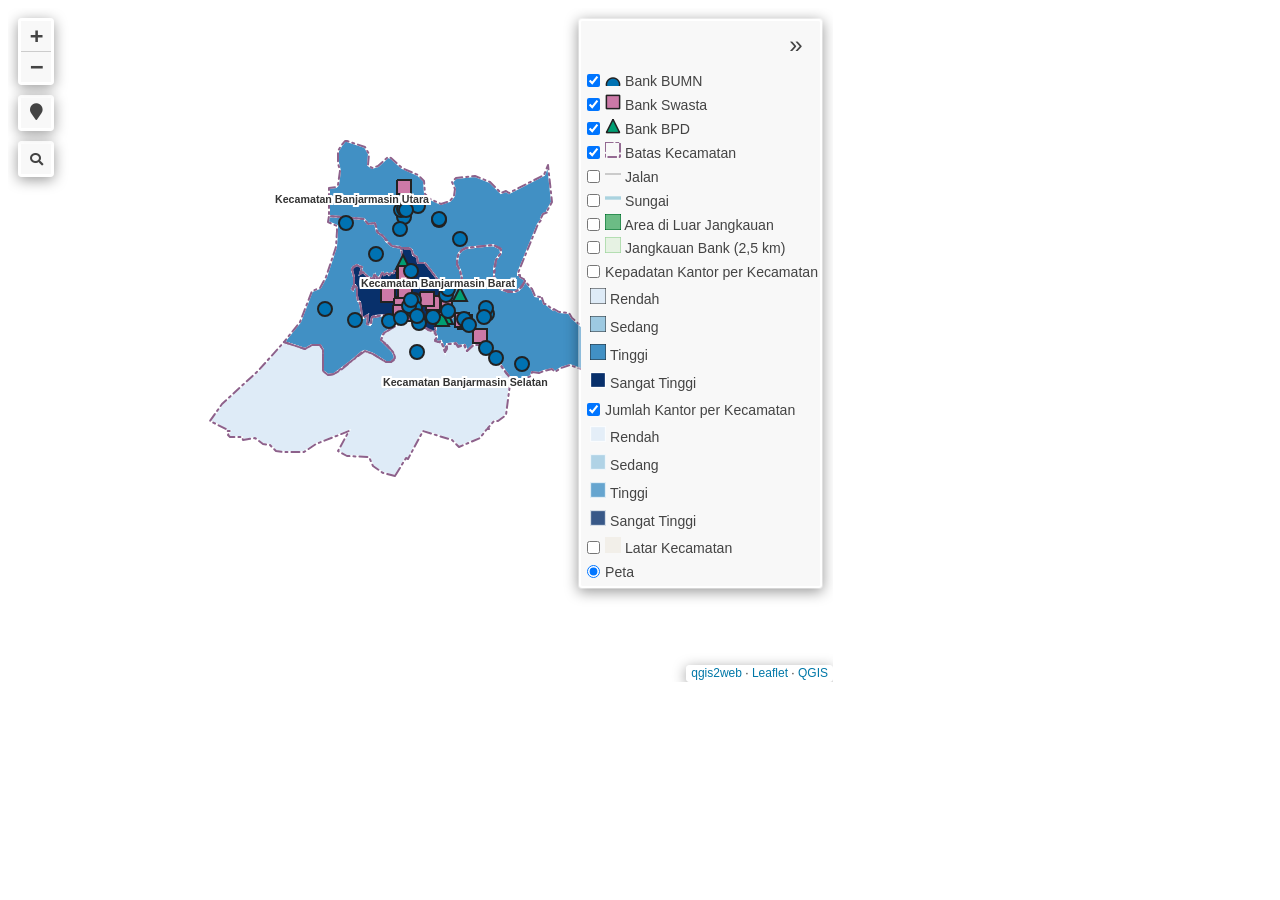
==== commit f5055bc8: "siapkan file fitur" ====
--- a/index.html
+++ b/index.html
@@ -19,6 +19,8 @@
         }
         </style>
         <title></title>
+    <link rel="stylesheet" href="style_kamu.css">
+    <link rel="stylesheet" href="style_farissa.css">
     </head>
     <body>
         <div id="map">
@@ -1187,5 +1189,7 @@
             resetLabels([layer_KepadatanKantorperKecamatan_3,layer_BatasKecamatan_9]);
         });
         </script>
+    <script src="fitur_kamu.js"></script>
+    <script src="fitur_farissa.js"></script>
     </body>
 </html>
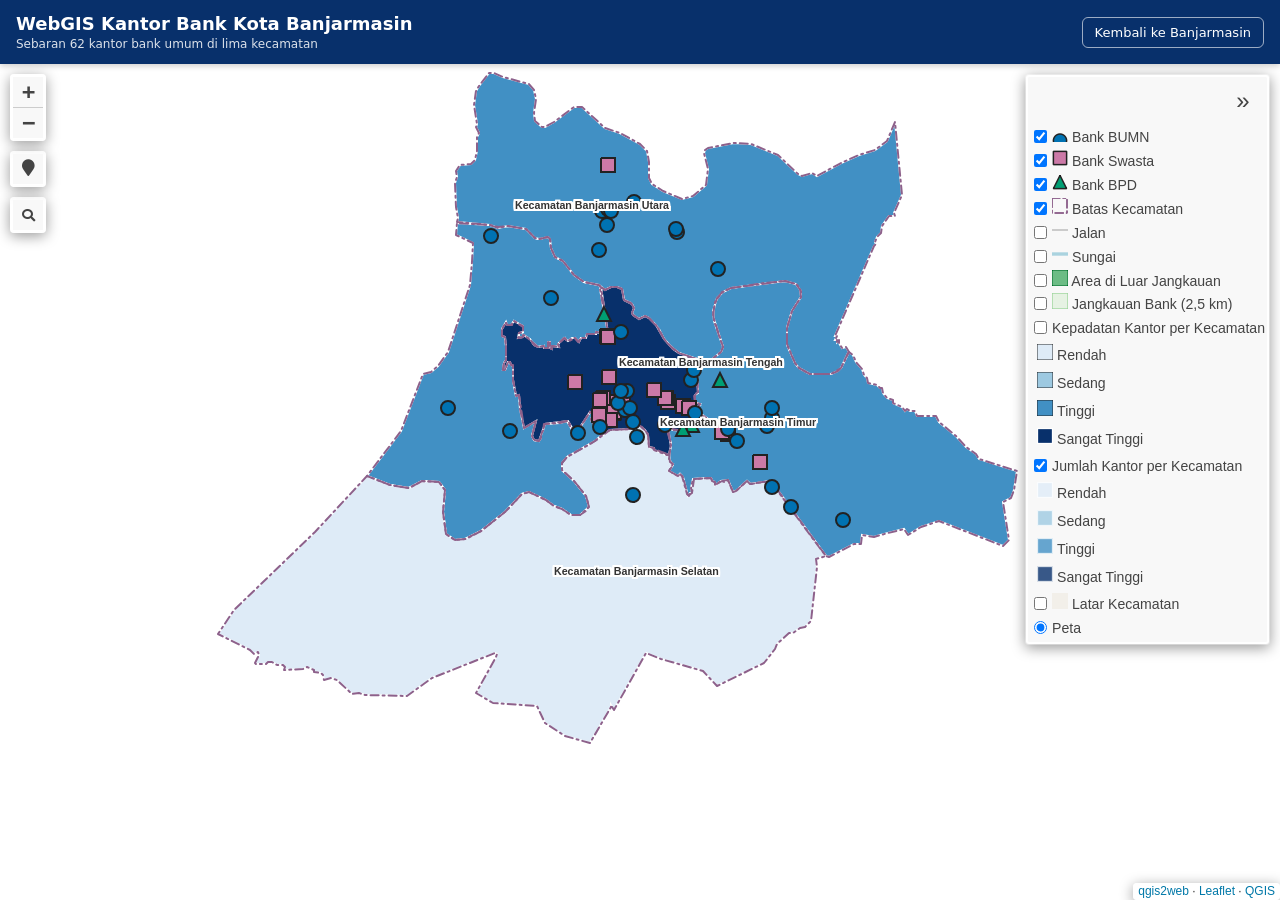
==== commit 84f5c2a4: "header dan rename" ====
--- a/index.html
+++ b/index.html
@@ -18,8 +18,8 @@
             height: 674px;
         }
         </style>
-        <title></title>
-    <link rel="stylesheet" href="style_kamu.css">
+        <title>        <title>WebGIS Kantor Bank Kota Banjarmasin</title></title>
+    <link rel="stylesheet" href="style_jesica.css">
     <link rel="stylesheet" href="style_farissa.css">
     </head>
     <body>
@@ -1189,7 +1189,7 @@
             resetLabels([layer_KepadatanKantorperKecamatan_3,layer_BatasKecamatan_9]);
         });
         </script>
-    <script src="fitur_kamu.js"></script>
+    <script src="fitur_jesica.js"></script>
     <script src="fitur_farissa.js"></script>
     </body>
 </html>
--- a/style_jesica.css
+++ b/style_jesica.css
@@ -0,0 +1,22 @@
+:root{
+  --primary:#08306B; --accent:#0072B2; --tint:#DEEBF7;
+  --bg:#F4F7FA; --panel:#FFFFFF;
+  --ink:#1F2933; --mut:#5B6770; --line:#D5DDE5;
+  --ok:#2E7D32; --mid:#E69F00; --low:#D55E00;
+  --hdr-h:64px;
+}
+body{margin:0;background:var(--bg);color:var(--ink);font-family:system-ui,-apple-system,"Segoe UI",sans-serif}
+
+#wg-header{position:fixed;top:0;left:0;right:0;height:var(--hdr-h);z-index:2000;
+  display:flex;align-items:center;justify-content:space-between;gap:12px;
+  padding:0 16px;background:var(--primary);color:#fff;box-shadow:0 2px 6px rgba(0,0,0,.2)}
+#wg-header h1{margin:0;font-size:18px;font-weight:700;line-height:1.2}
+#wg-header p{margin:2px 0 0;font-size:12px;opacity:.85}
+#wg-reset{font:inherit;font-size:13px;padding:7px 12px;border:1px solid rgba(255,255,255,.6);
+  background:transparent;color:#fff;border-radius:6px;cursor:pointer;white-space:nowrap}
+#wg-reset:hover{background:rgba(255,255,255,.15)}
+#wg-reset:focus-visible{outline:2px solid var(--tint);outline-offset:2px}
+
+#map{position:fixed!important;top:var(--hdr-h);left:0;right:0;bottom:0;width:auto!important;height:auto!important}
+
+@media(max-width:600px){#wg-header h1{font-size:15px}#wg-header p{display:none}}
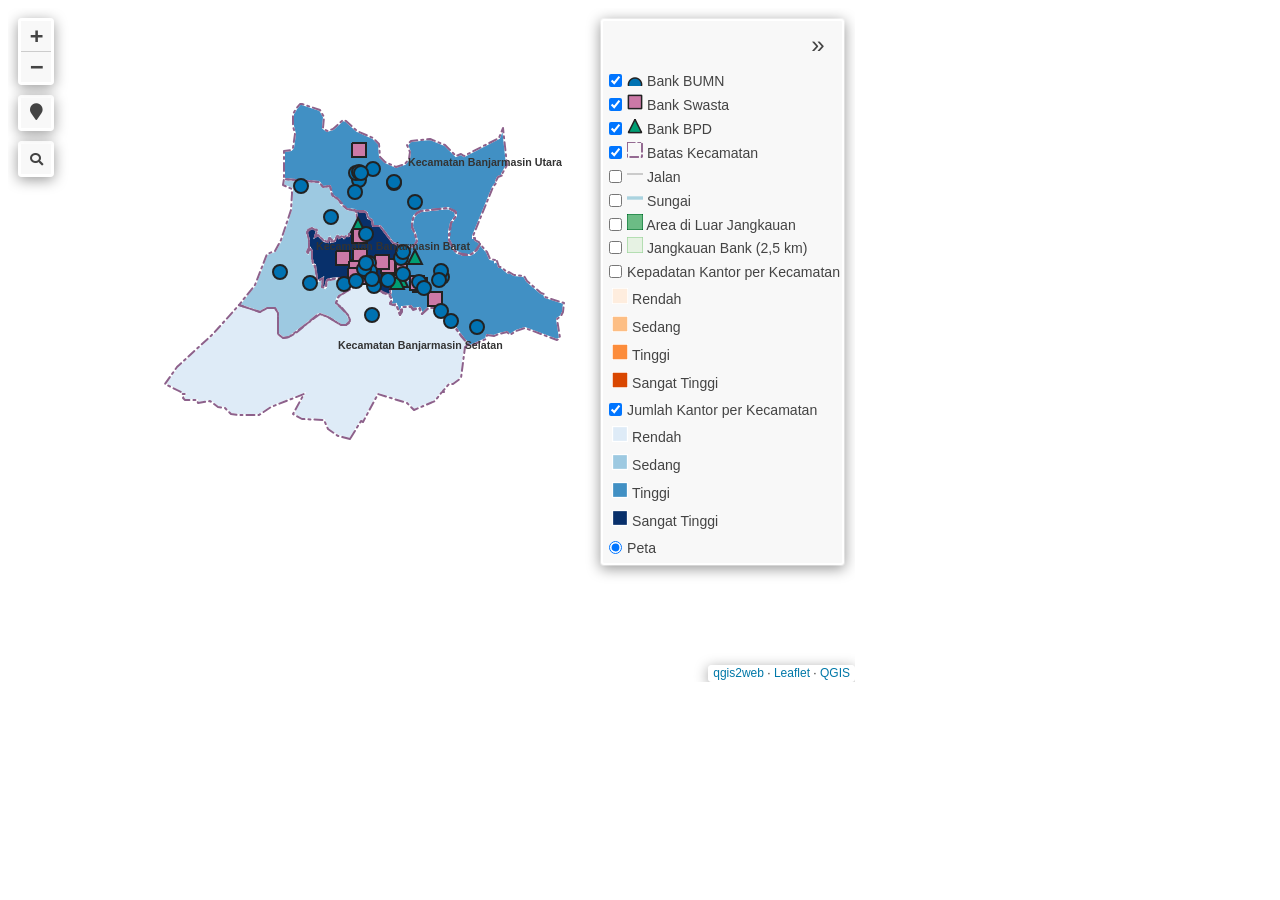
==== commit f34ef67f: "ulang" ====
--- a/index.html
+++ b/index.html
@@ -14,13 +14,11 @@
         <link rel="stylesheet" href="css/leaflet.photon.css">
         <style>
         #map {
-            width: 815px;
+            width: 837px;
             height: 674px;
         }
         </style>
-        <title>        <title>WebGIS Kantor Bank Kota Banjarmasin</title></title>
-    <link rel="stylesheet" href="style_jesica.css">
-    <link rel="stylesheet" href="style_farissa.css">
+        <title></title>
     </head>
     <body>
         <div id="map">
@@ -39,22 +37,21 @@
         <script src="js/labelgun.min.js"></script>
         <script src="js/labels.js"></script>
         <script src="js/leaflet.photon.js"></script>
-        <script src="data/LatarKecamatan_1.js"></script>
-        <script src="data/JumlahKantorperKecamatan_2.js"></script>
-        <script src="data/KepadatanKantorperKecamatan_3.js"></script>
-        <script src="data/HeatmapKantorBank_4.js"></script>
-        <script src="data/JangkauanBank25km_5.js"></script>
-        <script src="data/AreadiLuarJangkauan_6.js"></script>
-        <script src="data/Sungai_7.js"></script>
-        <script src="data/Jalan_8.js"></script>
-        <script src="data/BatasKecamatan_9.js"></script>
-        <script src="data/BankBPD_10.js"></script>
-        <script src="data/BankSwasta_11.js"></script>
-        <script src="data/BankBUMN_12.js"></script>
+        <script src="data/JumlahKantorperKecamatan_1.js"></script>
+        <script src="data/KepadatanKantorperKecamatan_2.js"></script>
+        <script src="data/HeatmapKantorBank_3.js"></script>
+        <script src="data/JangkauanBank25km_4.js"></script>
+        <script src="data/AreadiLuarJangkauan_5.js"></script>
+        <script src="data/Sungai_6.js"></script>
+        <script src="data/Jalan_7.js"></script>
+        <script src="data/BatasKecamatan_8.js"></script>
+        <script src="data/BankBPD_9.js"></script>
+        <script src="data/BankSwasta_10.js"></script>
+        <script src="data/BankBUMN_11.js"></script>
         <script>
         var map = L.map('map', {
             zoomControl:false, maxZoom:19, minZoom:1
-        }).fitBounds([[-3.4040705275634306,114.51452682803007],[-3.270656398905704,114.67497973119086]]);
+        }).fitBounds([[-3.421067284619288,114.52634669988906],[-3.2789581673308557,114.70186145900696]]);
         var hash = new L.Hash(map);
         map.attributionControl.setPrefix('<a href="https://github.com/qgis2web/qgis2web" target="_blank">qgis2web</a> &middot; <a href="https://leafletjs.com" title="A JS library for interactive maps">Leaflet</a> &middot; <a href="https://qgis.org">QGIS</a>');
         var autolinker = new Autolinker({truncate: {length: 30, location: 'smart'}});
@@ -150,34 +147,38 @@
         });
         layer_Peta_0;
         map.addLayer(layer_Peta_0);
-        function pop_LatarKecamatan_1(feature, layer) {
+        function pop_JumlahKantorperKecamatan_1(feature, layer) {
             var popupContent = '<table>\
                     <tr>\
-                        <td colspan="2">' + (feature.properties['kode_kec'] !== null ? autolinker.link(String(feature.properties['kode_kec']).replace(/'/g, '\'').toLocaleString()) : '') + '</td>\
-                    </tr>\
-                    <tr>\
-                        <td colspan="2">' + (feature.properties['kode_kk'] !== null ? autolinker.link(String(feature.properties['kode_kk']).replace(/'/g, '\'').toLocaleString()) : '') + '</td>\
-                    </tr>\
-                    <tr>\
-                        <td colspan="2">' + (feature.properties['kode_pro'] !== null ? autolinker.link(String(feature.properties['kode_pro']).replace(/'/g, '\'').toLocaleString()) : '') + '</td>\
-                    </tr>\
-                    <tr>\
-                        <td colspan="2">' + (feature.properties['kecamata'] !== null ? autolinker.link(String(feature.properties['kecamata']).replace(/'/g, '\'').toLocaleString()) : '') + '</td>\
-                    </tr>\
-                    <tr>\
-                        <td colspan="2">' + (feature.properties['kab_kota'] !== null ? autolinker.link(String(feature.properties['kab_kota']).replace(/'/g, '\'').toLocaleString()) : '') + '</td>\
-                    </tr>\
-                    <tr>\
-                        <td colspan="2">' + (feature.properties['provinsi'] !== null ? autolinker.link(String(feature.properties['provinsi']).replace(/'/g, '\'').toLocaleString()) : '') + '</td>\
-                    </tr>\
-                    <tr>\
-                        <td colspan="2">' + (feature.properties['fid'] !== null ? autolinker.link(String(feature.properties['fid']).replace(/'/g, '\'').toLocaleString()) : '') + '</td>\
-                    </tr>\
-                    <tr>\
-                        <td colspan="2">' + (feature.properties['nama'] !== null ? autolinker.link(String(feature.properties['nama']).replace(/'/g, '\'').toLocaleString()) : '') + '</td>\
-                    </tr>\
-                    <tr>\
-                        <td colspan="2">' + (feature.properties['label'] !== null ? autolinker.link(String(feature.properties['label']).replace(/'/g, '\'').toLocaleString()) : '') + '</td>\
+                        <td class="visible-with-data" id="kecamata" colspan="2"><strong>Kecamatan</strong><br />' + (feature.properties['kecamata'] !== null ? autolinker.link(String(feature.properties['kecamata']).replace(/'/g, '\'').toLocaleString()) : '') + '</td>\
+                    </tr>\
+                    <tr>\
+                        <th scope="row">JM_TOTAL</th>\
+                        <td class="visible-with-data" id="JM_TOTAL">' + (feature.properties['JM_TOTAL'] !== null ? autolinker.link(String(feature.properties['JM_TOTAL']).replace(/'/g, '\'').toLocaleString()) : '') + '</td>\
+                    </tr>\
+                    <tr>\
+                        <th scope="row">KCU</th>\
+                        <td class="visible-with-data" id="KCU">' + (feature.properties['KCU'] !== null ? autolinker.link(String(feature.properties['KCU']).replace(/'/g, '\'').toLocaleString()) : '') + '</td>\
+                    </tr>\
+                    <tr>\
+                        <th scope="row">KCP</th>\
+                        <td class="visible-with-data" id="KCP">' + (feature.properties['KCP'] !== null ? autolinker.link(String(feature.properties['KCP']).replace(/'/g, '\'').toLocaleString()) : '') + '</td>\
+                    </tr>\
+                    <tr>\
+                        <th scope="row">Unit</th>\
+                        <td class="visible-with-data" id="Unit">' + (feature.properties['Unit'] !== null ? autolinker.link(String(feature.properties['Unit']).replace(/'/g, '\'').toLocaleString()) : '') + '</td>\
+                    </tr>\
+                    <tr>\
+                        <th scope="row">Persen</th>\
+                        <td class="visible-with-data" id="Persen">' + (feature.properties['Persen'] !== null ? autolinker.link(String(feature.properties['Persen']).replace(/'/g, '\'').toLocaleString()) : '') + '</td>\
+                    </tr>\
+                    <tr>\
+                        <th scope="row">Luas km²</th>\
+                        <td class="visible-with-data" id="Luas_KM2">' + (feature.properties['Luas_KM2'] !== null ? autolinker.link(String(feature.properties['Luas_KM2']).replace(/'/g, '\'').toLocaleString()) : '') + '</td>\
+                    </tr>\
+                    <tr>\
+                        <th scope="row">Kepadatan kantor per km²</th>\
+                        <td class="visible-with-data" id="KPDT_KM2">' + (feature.properties['KPDT_KM2'] !== null ? autolinker.link(String(feature.properties['KPDT_KM2']).replace(/'/g, '\'').toLocaleString()) : '') + '</td>\
                     </tr>\
                 </table>';
             var content = removeEmptyRowsFromPopupContent(popupContent, feature);
@@ -187,61 +188,131 @@
 			layer.bindPopup(content, { maxHeight: 400 });
         }
 
-        function style_LatarKecamatan_1_0() {
-            return {
-                pane: 'pane_LatarKecamatan_1',
-                stroke: false, 
-                fill: true,
-                fillOpacity: 1,
-                fillColor: 'rgba(242,239,233,1.0)',
-                interactive: false,
-            }
-        }
-        map.createPane('pane_LatarKecamatan_1');
-        map.getPane('pane_LatarKecamatan_1').style.zIndex = 401;
-        map.getPane('pane_LatarKecamatan_1').style['mix-blend-mode'] = 'normal';
-        var layer_LatarKecamatan_1 = new L.geoJson(json_LatarKecamatan_1, {
+        function style_JumlahKantorperKecamatan_1_0(feature) {
+            if (feature.properties['JM_TOTAL'] >= 3.000000 && feature.properties['JM_TOTAL'] <= 3.000000 ) {
+                return {
+                pane: 'pane_JumlahKantorperKecamatan_1',
+                opacity: 1,
+                color: 'rgba(255,255,255,1.0)',
+                dashArray: '',
+                lineCap: 'butt',
+                lineJoin: 'miter',
+                weight: 2.0, 
+                fill: true,
+                fillOpacity: 1,
+                fillColor: 'rgba(222,235,247,1.0)',
+                interactive: true,
+            }
+            }
+            if (feature.properties['JM_TOTAL'] >= 3.000000 && feature.properties['JM_TOTAL'] <= 6.000000 ) {
+                return {
+                pane: 'pane_JumlahKantorperKecamatan_1',
+                opacity: 1,
+                color: 'rgba(255,255,255,1.0)',
+                dashArray: '',
+                lineCap: 'butt',
+                lineJoin: 'miter',
+                weight: 2.0, 
+                fill: true,
+                fillOpacity: 1,
+                fillColor: 'rgba(157,201,225,1.0)',
+                interactive: true,
+            }
+            }
+            if (feature.properties['JM_TOTAL'] >= 6.000000 && feature.properties['JM_TOTAL'] <= 11.000000 ) {
+                return {
+                pane: 'pane_JumlahKantorperKecamatan_1',
+                opacity: 1,
+                color: 'rgba(255,255,255,1.0)',
+                dashArray: '',
+                lineCap: 'butt',
+                lineJoin: 'miter',
+                weight: 2.0, 
+                fill: true,
+                fillOpacity: 1,
+                fillColor: 'rgba(65,144,196,1.0)',
+                interactive: true,
+            }
+            }
+            if (feature.properties['JM_TOTAL'] >= 11.000000 && feature.properties['JM_TOTAL'] <= 32.000000 ) {
+                return {
+                pane: 'pane_JumlahKantorperKecamatan_1',
+                opacity: 1,
+                color: 'rgba(255,255,255,1.0)',
+                dashArray: '',
+                lineCap: 'butt',
+                lineJoin: 'miter',
+                weight: 2.0, 
+                fill: true,
+                fillOpacity: 1,
+                fillColor: 'rgba(8,48,107,1.0)',
+                interactive: true,
+            }
+            }
+        }
+        map.createPane('pane_JumlahKantorperKecamatan_1');
+        map.getPane('pane_JumlahKantorperKecamatan_1').style.zIndex = 401;
+        map.getPane('pane_JumlahKantorperKecamatan_1').style['mix-blend-mode'] = 'normal';
+        var layer_JumlahKantorperKecamatan_1 = new L.geoJson(json_JumlahKantorperKecamatan_1, {
             attribution: '',
-            interactive: false,
-            dataVar: 'json_LatarKecamatan_1',
-            layerName: 'layer_LatarKecamatan_1',
-            pane: 'pane_LatarKecamatan_1',
-            onEachFeature: pop_LatarKecamatan_1,
-            style: style_LatarKecamatan_1_0,
-        });
-        bounds_group.addLayer(layer_LatarKecamatan_1);
-        function pop_JumlahKantorperKecamatan_2(feature, layer) {
+            interactive: true,
+            dataVar: 'json_JumlahKantorperKecamatan_1',
+            layerName: 'layer_JumlahKantorperKecamatan_1',
+            pane: 'pane_JumlahKantorperKecamatan_1',
+            onEachFeature: pop_JumlahKantorperKecamatan_1,
+            style: style_JumlahKantorperKecamatan_1_0,
+        });
+        bounds_group.addLayer(layer_JumlahKantorperKecamatan_1);
+        map.addLayer(layer_JumlahKantorperKecamatan_1);
+        function pop_KepadatanKantorperKecamatan_2(feature, layer) {
             var popupContent = '<table>\
                     <tr>\
-                        <td class="visible-with-data" id="kecamata" colspan="2"><strong>Kecamatan</strong><br />' + (feature.properties['kecamata'] !== null ? autolinker.link(String(feature.properties['kecamata']).replace(/'/g, '\'').toLocaleString()) : '') + '</td>\
-                    </tr>\
-                    <tr>\
-                        <th scope="row">JM_TOTAL</th>\
-                        <td class="visible-with-data" id="JM_TOTAL">' + (feature.properties['JM_TOTAL'] !== null ? autolinker.link(String(feature.properties['JM_TOTAL']).replace(/'/g, '\'').toLocaleString()) : '') + '</td>\
-                    </tr>\
-                    <tr>\
-                        <th scope="row">KCU</th>\
-                        <td class="visible-with-data" id="KCU">' + (feature.properties['KCU'] !== null ? autolinker.link(String(feature.properties['KCU']).replace(/'/g, '\'').toLocaleString()) : '') + '</td>\
-                    </tr>\
-                    <tr>\
-                        <th scope="row">KCP</th>\
-                        <td class="visible-with-data" id="KCP">' + (feature.properties['KCP'] !== null ? autolinker.link(String(feature.properties['KCP']).replace(/'/g, '\'').toLocaleString()) : '') + '</td>\
-                    </tr>\
-                    <tr>\
-                        <th scope="row">Unit</th>\
-                        <td class="visible-with-data" id="Unit">' + (feature.properties['Unit'] !== null ? autolinker.link(String(feature.properties['Unit']).replace(/'/g, '\'').toLocaleString()) : '') + '</td>\
-                    </tr>\
-                    <tr>\
-                        <th scope="row">Persen</th>\
-                        <td class="visible-with-data" id="Persen">' + (feature.properties['Persen'] !== null ? autolinker.link(String(feature.properties['Persen']).replace(/'/g, '\'').toLocaleString()) : '') + '</td>\
-                    </tr>\
-                    <tr>\
-                        <th scope="row">Luas km²</th>\
-                        <td class="visible-with-data" id="Luas_KM2">' + (feature.properties['Luas_KM2'] !== null ? autolinker.link(String(feature.properties['Luas_KM2']).replace(/'/g, '\'').toLocaleString()) : '') + '</td>\
-                    </tr>\
-                    <tr>\
-                        <th scope="row">Kepadatan kantor per km²</th>\
-                        <td class="visible-with-data" id="KPDT_KM2">' + (feature.properties['KPDT_KM2'] !== null ? autolinker.link(String(feature.properties['KPDT_KM2']).replace(/'/g, '\'').toLocaleString()) : '') + '</td>\
+                        <td colspan="2">' + (feature.properties['kode_kec'] !== null ? autolinker.link(String(feature.properties['kode_kec']).replace(/'/g, '\'').toLocaleString()) : '') + '</td>\
+                    </tr>\
+                    <tr>\
+                        <td colspan="2">' + (feature.properties['kode_kk'] !== null ? autolinker.link(String(feature.properties['kode_kk']).replace(/'/g, '\'').toLocaleString()) : '') + '</td>\
+                    </tr>\
+                    <tr>\
+                        <td colspan="2">' + (feature.properties['kode_pro'] !== null ? autolinker.link(String(feature.properties['kode_pro']).replace(/'/g, '\'').toLocaleString()) : '') + '</td>\
+                    </tr>\
+                    <tr>\
+                        <td colspan="2">' + (feature.properties['kecamata'] !== null ? autolinker.link(String(feature.properties['kecamata']).replace(/'/g, '\'').toLocaleString()) : '') + '</td>\
+                    </tr>\
+                    <tr>\
+                        <td colspan="2">' + (feature.properties['kab_kota'] !== null ? autolinker.link(String(feature.properties['kab_kota']).replace(/'/g, '\'').toLocaleString()) : '') + '</td>\
+                    </tr>\
+                    <tr>\
+                        <td colspan="2">' + (feature.properties['provinsi'] !== null ? autolinker.link(String(feature.properties['provinsi']).replace(/'/g, '\'').toLocaleString()) : '') + '</td>\
+                    </tr>\
+                    <tr>\
+                        <td colspan="2">' + (feature.properties['fid'] !== null ? autolinker.link(String(feature.properties['fid']).replace(/'/g, '\'').toLocaleString()) : '') + '</td>\
+                    </tr>\
+                    <tr>\
+                        <td colspan="2">' + (feature.properties['nama'] !== null ? autolinker.link(String(feature.properties['nama']).replace(/'/g, '\'').toLocaleString()) : '') + '</td>\
+                    </tr>\
+                    <tr>\
+                        <td colspan="2">' + (feature.properties['label'] !== null ? autolinker.link(String(feature.properties['label']).replace(/'/g, '\'').toLocaleString()) : '') + '</td>\
+                    </tr>\
+                    <tr>\
+                        <td colspan="2">' + (feature.properties['JM_TOTAL'] !== null ? autolinker.link(String(feature.properties['JM_TOTAL']).replace(/'/g, '\'').toLocaleString()) : '') + '</td>\
+                    </tr>\
+                    <tr>\
+                        <td colspan="2">' + (feature.properties['KCU'] !== null ? autolinker.link(String(feature.properties['KCU']).replace(/'/g, '\'').toLocaleString()) : '') + '</td>\
+                    </tr>\
+                    <tr>\
+                        <td colspan="2">' + (feature.properties['KCP'] !== null ? autolinker.link(String(feature.properties['KCP']).replace(/'/g, '\'').toLocaleString()) : '') + '</td>\
+                    </tr>\
+                    <tr>\
+                        <td colspan="2">' + (feature.properties['Unit'] !== null ? autolinker.link(String(feature.properties['Unit']).replace(/'/g, '\'').toLocaleString()) : '') + '</td>\
+                    </tr>\
+                    <tr>\
+                        <td colspan="2">' + (feature.properties['Persen'] !== null ? autolinker.link(String(feature.properties['Persen']).replace(/'/g, '\'').toLocaleString()) : '') + '</td>\
+                    </tr>\
+                    <tr>\
+                        <td colspan="2">' + (feature.properties['Luas_KM2'] !== null ? autolinker.link(String(feature.properties['Luas_KM2']).replace(/'/g, '\'').toLocaleString()) : '') + '</td>\
+                    </tr>\
+                    <tr>\
+                        <td colspan="2">' + (feature.properties['KPDT_KM2'] !== null ? autolinker.link(String(feature.properties['KPDT_KM2']).replace(/'/g, '\'').toLocaleString()) : '') + '</td>\
                     </tr>\
                 </table>';
             var content = removeEmptyRowsFromPopupContent(popupContent, feature);
@@ -251,10 +322,10 @@
 			layer.bindPopup(content, { maxHeight: 400 });
         }
 
-        function style_JumlahKantorperKecamatan_2_0(feature) {
+        function style_KepadatanKantorperKecamatan_2_0(feature) {
             if (feature.properties['KPDT_KM2'] >= 0.080000 && feature.properties['KPDT_KM2'] <= 0.080000 ) {
                 return {
-                pane: 'pane_JumlahKantorperKecamatan_2',
+                pane: 'pane_KepadatanKantorperKecamatan_2',
                 opacity: 1,
                 color: 'rgba(255,255,255,1.0)',
                 dashArray: '',
@@ -263,13 +334,13 @@
                 weight: 2.0, 
                 fill: true,
                 fillOpacity: 1,
-                fillColor: 'rgba(222,235,247,1.0)',
-                interactive: true,
-            }
-            }
-            if (feature.properties['KPDT_KM2'] >= 0.080000 && feature.properties['KPDT_KM2'] <= 0.380000 ) {
+                fillColor: 'rgba(254,237,222,1.0)',
+                interactive: false,
+            }
+            }
+            if (feature.properties['KPDT_KM2'] >= 0.080000 && feature.properties['KPDT_KM2'] <= 0.430000 ) {
                 return {
-                pane: 'pane_JumlahKantorperKecamatan_2',
+                pane: 'pane_KepadatanKantorperKecamatan_2',
                 opacity: 1,
                 color: 'rgba(255,255,255,1.0)',
                 dashArray: '',
@@ -278,13 +349,13 @@
                 weight: 2.0, 
                 fill: true,
                 fillOpacity: 1,
-                fillColor: 'rgba(157,201,225,1.0)',
-                interactive: true,
-            }
-            }
-            if (feature.properties['KPDT_KM2'] >= 0.380000 && feature.properties['KPDT_KM2'] <= 0.650000 ) {
+                fillColor: 'rgba(253,190,132,1.0)',
+                interactive: false,
+            }
+            }
+            if (feature.properties['KPDT_KM2'] >= 0.430000 && feature.properties['KPDT_KM2'] <= 0.650000 ) {
                 return {
-                pane: 'pane_JumlahKantorperKecamatan_2',
+                pane: 'pane_KepadatanKantorperKecamatan_2',
                 opacity: 1,
                 color: 'rgba(255,255,255,1.0)',
                 dashArray: '',
@@ -293,13 +364,13 @@
                 weight: 2.0, 
                 fill: true,
                 fillOpacity: 1,
-                fillColor: 'rgba(65,144,196,1.0)',
-                interactive: true,
-            }
-            }
-            if (feature.properties['KPDT_KM2'] >= 0.650000 && feature.properties['KPDT_KM2'] <= 4.940000 ) {
+                fillColor: 'rgba(252,140,59,1.0)',
+                interactive: false,
+            }
+            }
+            if (feature.properties['KPDT_KM2'] >= 0.650000 && feature.properties['KPDT_KM2'] <= 4.790000 ) {
                 return {
-                pane: 'pane_JumlahKantorperKecamatan_2',
+                pane: 'pane_KepadatanKantorperKecamatan_2',
                 opacity: 1,
                 color: 'rgba(255,255,255,1.0)',
                 dashArray: '',
@@ -308,74 +379,58 @@
                 weight: 2.0, 
                 fill: true,
                 fillOpacity: 1,
-                fillColor: 'rgba(8,48,107,1.0)',
-                interactive: true,
-            }
-            }
-        }
-        map.createPane('pane_JumlahKantorperKecamatan_2');
-        map.getPane('pane_JumlahKantorperKecamatan_2').style.zIndex = 402;
-        map.getPane('pane_JumlahKantorperKecamatan_2').style['mix-blend-mode'] = 'normal';
-        var layer_JumlahKantorperKecamatan_2 = new L.geoJson(json_JumlahKantorperKecamatan_2, {
+                fillColor: 'rgba(217,71,1,1.0)',
+                interactive: false,
+            }
+            }
+        }
+        map.createPane('pane_KepadatanKantorperKecamatan_2');
+        map.getPane('pane_KepadatanKantorperKecamatan_2').style.zIndex = 402;
+        map.getPane('pane_KepadatanKantorperKecamatan_2').style['mix-blend-mode'] = 'normal';
+        var layer_KepadatanKantorperKecamatan_2 = new L.geoJson(json_KepadatanKantorperKecamatan_2, {
             attribution: '',
-            interactive: true,
-            dataVar: 'json_JumlahKantorperKecamatan_2',
-            layerName: 'layer_JumlahKantorperKecamatan_2',
-            pane: 'pane_JumlahKantorperKecamatan_2',
-            onEachFeature: pop_JumlahKantorperKecamatan_2,
-            style: style_JumlahKantorperKecamatan_2_0,
-        });
-        bounds_group.addLayer(layer_JumlahKantorperKecamatan_2);
-        map.addLayer(layer_JumlahKantorperKecamatan_2);
-        function pop_KepadatanKantorperKecamatan_3(feature, layer) {
+            interactive: false,
+            dataVar: 'json_KepadatanKantorperKecamatan_2',
+            layerName: 'layer_KepadatanKantorperKecamatan_2',
+            pane: 'pane_KepadatanKantorperKecamatan_2',
+            onEachFeature: pop_KepadatanKantorperKecamatan_2,
+            style: style_KepadatanKantorperKecamatan_2_0,
+        });
+        bounds_group.addLayer(layer_KepadatanKantorperKecamatan_2);
+        function pop_HeatmapKantorBank_3(feature, layer) {
             var popupContent = '<table>\
                     <tr>\
-                        <td colspan="2">' + (feature.properties['kode_kec'] !== null ? autolinker.link(String(feature.properties['kode_kec']).replace(/'/g, '\'').toLocaleString()) : '') + '</td>\
-                    </tr>\
-                    <tr>\
-                        <td colspan="2">' + (feature.properties['kode_kk'] !== null ? autolinker.link(String(feature.properties['kode_kk']).replace(/'/g, '\'').toLocaleString()) : '') + '</td>\
-                    </tr>\
-                    <tr>\
-                        <td colspan="2">' + (feature.properties['kode_pro'] !== null ? autolinker.link(String(feature.properties['kode_pro']).replace(/'/g, '\'').toLocaleString()) : '') + '</td>\
-                    </tr>\
-                    <tr>\
-                        <td colspan="2">' + (feature.properties['kecamata'] !== null ? autolinker.link(String(feature.properties['kecamata']).replace(/'/g, '\'').toLocaleString()) : '') + '</td>\
-                    </tr>\
-                    <tr>\
-                        <td colspan="2">' + (feature.properties['kab_kota'] !== null ? autolinker.link(String(feature.properties['kab_kota']).replace(/'/g, '\'').toLocaleString()) : '') + '</td>\
-                    </tr>\
-                    <tr>\
-                        <td colspan="2">' + (feature.properties['provinsi'] !== null ? autolinker.link(String(feature.properties['provinsi']).replace(/'/g, '\'').toLocaleString()) : '') + '</td>\
-                    </tr>\
-                    <tr>\
-                        <td colspan="2">' + (feature.properties['fid'] !== null ? autolinker.link(String(feature.properties['fid']).replace(/'/g, '\'').toLocaleString()) : '') + '</td>\
-                    </tr>\
-                    <tr>\
-                        <td colspan="2">' + (feature.properties['nama'] !== null ? autolinker.link(String(feature.properties['nama']).replace(/'/g, '\'').toLocaleString()) : '') + '</td>\
-                    </tr>\
-                    <tr>\
-                        <td colspan="2">' + (feature.properties['label'] !== null ? autolinker.link(String(feature.properties['label']).replace(/'/g, '\'').toLocaleString()) : '') + '</td>\
-                    </tr>\
-                    <tr>\
-                        <td colspan="2">' + (feature.properties['JM_TOTAL'] !== null ? autolinker.link(String(feature.properties['JM_TOTAL']).replace(/'/g, '\'').toLocaleString()) : '') + '</td>\
-                    </tr>\
-                    <tr>\
-                        <td colspan="2">' + (feature.properties['KCU'] !== null ? autolinker.link(String(feature.properties['KCU']).replace(/'/g, '\'').toLocaleString()) : '') + '</td>\
-                    </tr>\
-                    <tr>\
-                        <td colspan="2">' + (feature.properties['KCP'] !== null ? autolinker.link(String(feature.properties['KCP']).replace(/'/g, '\'').toLocaleString()) : '') + '</td>\
-                    </tr>\
-                    <tr>\
-                        <td colspan="2">' + (feature.properties['Unit'] !== null ? autolinker.link(String(feature.properties['Unit']).replace(/'/g, '\'').toLocaleString()) : '') + '</td>\
-                    </tr>\
-                    <tr>\
-                        <td colspan="2">' + (feature.properties['Persen'] !== null ? autolinker.link(String(feature.properties['Persen']).replace(/'/g, '\'').toLocaleString()) : '') + '</td>\
-                    </tr>\
-                    <tr>\
-                        <td colspan="2">' + (feature.properties['Luas_KM2'] !== null ? autolinker.link(String(feature.properties['Luas_KM2']).replace(/'/g, '\'').toLocaleString()) : '') + '</td>\
-                    </tr>\
-                    <tr>\
-                        <td colspan="2">' + (feature.properties['KPDT_KM2'] !== null ? autolinker.link(String(feature.properties['KPDT_KM2']).replace(/'/g, '\'').toLocaleString()) : '') + '</td>\
+                        <td colspan="2">' + (feature.properties['ID'] !== null ? autolinker.link(String(feature.properties['ID']).replace(/'/g, '\'').toLocaleString()) : '') + '</td>\
+                    </tr>\
+                    <tr>\
+                        <td colspan="2">' + (feature.properties['Bank'] !== null ? autolinker.link(String(feature.properties['Bank']).replace(/'/g, '\'').toLocaleString()) : '') + '</td>\
+                    </tr>\
+                    <tr>\
+                        <td colspan="2">' + (feature.properties['Nama Bank'] !== null ? autolinker.link(String(feature.properties['Nama Bank']).replace(/'/g, '\'').toLocaleString()) : '') + '</td>\
+                    </tr>\
+                    <tr>\
+                        <td colspan="2">' + (feature.properties['Jenis Bank'] !== null ? autolinker.link(String(feature.properties['Jenis Bank']).replace(/'/g, '\'').toLocaleString()) : '') + '</td>\
+                    </tr>\
+                    <tr>\
+                        <td colspan="2">' + (feature.properties['Jenis Kant'] !== null ? autolinker.link(String(feature.properties['Jenis Kant']).replace(/'/g, '\'').toLocaleString()) : '') + '</td>\
+                    </tr>\
+                    <tr>\
+                        <td colspan="2">' + (feature.properties['Alamat'] !== null ? autolinker.link(String(feature.properties['Alamat']).replace(/'/g, '\'').toLocaleString()) : '') + '</td>\
+                    </tr>\
+                    <tr>\
+                        <td colspan="2">' + (feature.properties['Kecamatan'] !== null ? autolinker.link(String(feature.properties['Kecamatan']).replace(/'/g, '\'').toLocaleString()) : '') + '</td>\
+                    </tr>\
+                    <tr>\
+                        <td colspan="2">' + (feature.properties['Latitude'] !== null ? autolinker.link(String(feature.properties['Latitude']).replace(/'/g, '\'').toLocaleString()) : '') + '</td>\
+                    </tr>\
+                    <tr>\
+                        <td colspan="2">' + (feature.properties['Longitude'] !== null ? autolinker.link(String(feature.properties['Longitude']).replace(/'/g, '\'').toLocaleString()) : '') + '</td>\
+                    </tr>\
+                    <tr>\
+                        <td colspan="2">' + (feature.properties['Sumber Dat'] !== null ? autolinker.link(String(feature.properties['Sumber Dat']).replace(/'/g, '\'').toLocaleString()) : '') + '</td>\
+                    </tr>\
+                    <tr>\
+                        <td colspan="2">' + (feature.properties['Jam Operas'] !== null ? autolinker.link(String(feature.properties['Jam Operas']).replace(/'/g, '\'').toLocaleString()) : '') + '</td>\
                     </tr>\
                 </table>';
             var content = removeEmptyRowsFromPopupContent(popupContent, feature);
@@ -385,82 +440,20 @@
 			layer.bindPopup(content, { maxHeight: 400 });
         }
 
-        function style_KepadatanKantorperKecamatan_3_0(feature) {
-            if (feature.properties['JM_TOTAL'] >= 3.000000 && feature.properties['JM_TOTAL'] <= 3.000000 ) {
-                return {
-                pane: 'pane_KepadatanKantorperKecamatan_3',
-                opacity: 1,
-                color: 'rgba(35,35,35,1.0)',
-                dashArray: '',
-                lineCap: 'butt',
-                lineJoin: 'miter',
-                weight: 1.0, 
-                fill: true,
-                fillOpacity: 1,
-                fillColor: 'rgba(222,235,247,1.0)',
-                interactive: false,
-            }
-            }
-            if (feature.properties['JM_TOTAL'] >= 3.000000 && feature.properties['JM_TOTAL'] <= 5.000000 ) {
-                return {
-                pane: 'pane_KepadatanKantorperKecamatan_3',
-                opacity: 1,
-                color: 'rgba(35,35,35,1.0)',
-                dashArray: '',
-                lineCap: 'butt',
-                lineJoin: 'miter',
-                weight: 1.0, 
-                fill: true,
-                fillOpacity: 1,
-                fillColor: 'rgba(157,201,225,1.0)',
-                interactive: false,
-            }
-            }
-            if (feature.properties['JM_TOTAL'] >= 5.000000 && feature.properties['JM_TOTAL'] <= 11.000000 ) {
-                return {
-                pane: 'pane_KepadatanKantorperKecamatan_3',
-                opacity: 1,
-                color: 'rgba(35,35,35,1.0)',
-                dashArray: '',
-                lineCap: 'butt',
-                lineJoin: 'miter',
-                weight: 1.0, 
-                fill: true,
-                fillOpacity: 1,
-                fillColor: 'rgba(65,144,196,1.0)',
-                interactive: false,
-            }
-            }
-            if (feature.properties['JM_TOTAL'] >= 11.000000 && feature.properties['JM_TOTAL'] <= 33.000000 ) {
-                return {
-                pane: 'pane_KepadatanKantorperKecamatan_3',
-                opacity: 1,
-                color: 'rgba(255,255,255,1.0)',
-                dashArray: '',
-                lineCap: 'butt',
-                lineJoin: 'miter',
-                weight: 2.0, 
-                fill: true,
-                fillOpacity: 1,
-                fillColor: 'rgba(8,48,107,1.0)',
-                interactive: false,
-            }
-            }
-        }
-        map.createPane('pane_KepadatanKantorperKecamatan_3');
-        map.getPane('pane_KepadatanKantorperKecamatan_3').style.zIndex = 403;
-        map.getPane('pane_KepadatanKantorperKecamatan_3').style['mix-blend-mode'] = 'normal';
-        var layer_KepadatanKantorperKecamatan_3 = new L.geoJson(json_KepadatanKantorperKecamatan_3, {
+        map.createPane('pane_HeatmapKantorBank_3');
+        map.getPane('pane_HeatmapKantorBank_3').style.zIndex = 403;
+        map.getPane('pane_HeatmapKantorBank_3').style['mix-blend-mode'] = 'normal';
+        var HeatmapKantorBank_3_hm = geoJson2heat(json_HeatmapKantorBank_3,
+                                      '');
+        var layer_HeatmapKantorBank_3 = new L.heatLayer(HeatmapKantorBank_3_hm, {
             attribution: '',
             interactive: false,
-            dataVar: 'json_KepadatanKantorperKecamatan_3',
-            layerName: 'layer_KepadatanKantorperKecamatan_3',
-            pane: 'pane_KepadatanKantorperKecamatan_3',
-            onEachFeature: pop_KepadatanKantorperKecamatan_3,
-            style: style_KepadatanKantorperKecamatan_3_0,
-        });
-        bounds_group.addLayer(layer_KepadatanKantorperKecamatan_3);
-        function pop_HeatmapKantorBank_4(feature, layer) {
+            radius: 2000,
+            max: 1,
+            minOpacity: 1,
+            gradient: {0: '#ffffb2', 0.33: '#fecc5c', 0.66: '#fd8d3c', 1: '#e31a1c'}});
+        bounds_group.addLayer(layer_HeatmapKantorBank_3);
+        function pop_JangkauanBank25km_4(feature, layer) {
             var popupContent = '<table>\
                     <tr>\
                         <td colspan="2">' + (feature.properties['ID'] !== null ? autolinker.link(String(feature.properties['ID']).replace(/'/g, '\'').toLocaleString()) : '') + '</td>\
@@ -493,7 +486,7 @@
                         <td colspan="2">' + (feature.properties['Sumber Dat'] !== null ? autolinker.link(String(feature.properties['Sumber Dat']).replace(/'/g, '\'').toLocaleString()) : '') + '</td>\
                     </tr>\
                     <tr>\
-                        <td colspan="2">' + (feature.properties['Jam Operas'] !== null ? autolinker.link(String(feature.properties['Jam Operas']).replace(/'/g, '\'').toLocaleString()) : '') + '</td>\
+                        <td colspan="2">' + (feature.properties['Keterangan'] !== null ? autolinker.link(String(feature.properties['Keterangan']).replace(/'/g, '\'').toLocaleString()) : '') + '</td>\
                     </tr>\
                 </table>';
             var content = removeEmptyRowsFromPopupContent(popupContent, feature);
@@ -503,53 +496,62 @@
 			layer.bindPopup(content, { maxHeight: 400 });
         }
 
-        map.createPane('pane_HeatmapKantorBank_4');
-        map.getPane('pane_HeatmapKantorBank_4').style.zIndex = 404;
-        map.getPane('pane_HeatmapKantorBank_4').style['mix-blend-mode'] = 'normal';
-        var HeatmapKantorBank_4_hm = geoJson2heat(json_HeatmapKantorBank_4,
-                                      '');
-        var layer_HeatmapKantorBank_4 = new L.heatLayer(HeatmapKantorBank_4_hm, {
+        function style_JangkauanBank25km_4_0() {
+            return {
+                pane: 'pane_JangkauanBank25km_4',
+                opacity: 1,
+                color: 'rgba(116,196,118,0.7)',
+                dashArray: '',
+                lineCap: 'butt',
+                lineJoin: 'miter',
+                weight: 2.0, 
+                fill: true,
+                fillOpacity: 1,
+                fillColor: 'rgba(199,233,192,0.42)',
+                interactive: false,
+            }
+        }
+        map.createPane('pane_JangkauanBank25km_4');
+        map.getPane('pane_JangkauanBank25km_4').style.zIndex = 404;
+        map.getPane('pane_JangkauanBank25km_4').style['mix-blend-mode'] = 'normal';
+        var layer_JangkauanBank25km_4 = new L.geoJson(json_JangkauanBank25km_4, {
             attribution: '',
             interactive: false,
-            radius: 2000,
-            max: 1,
-            minOpacity: 1,
-            gradient: {0: '#ffffb2', 0.33: '#fecc5c', 0.66: '#fd8d3c', 1: '#e31a1c'}});
-        bounds_group.addLayer(layer_HeatmapKantorBank_4);
-        function pop_JangkauanBank25km_5(feature, layer) {
+            dataVar: 'json_JangkauanBank25km_4',
+            layerName: 'layer_JangkauanBank25km_4',
+            pane: 'pane_JangkauanBank25km_4',
+            onEachFeature: pop_JangkauanBank25km_4,
+            style: style_JangkauanBank25km_4_0,
+        });
+        bounds_group.addLayer(layer_JangkauanBank25km_4);
+        function pop_AreadiLuarJangkauan_5(feature, layer) {
             var popupContent = '<table>\
                     <tr>\
-                        <td colspan="2">' + (feature.properties['ID'] !== null ? autolinker.link(String(feature.properties['ID']).replace(/'/g, '\'').toLocaleString()) : '') + '</td>\
-                    </tr>\
-                    <tr>\
-                        <td colspan="2">' + (feature.properties['Bank'] !== null ? autolinker.link(String(feature.properties['Bank']).replace(/'/g, '\'').toLocaleString()) : '') + '</td>\
-                    </tr>\
-                    <tr>\
-                        <td colspan="2">' + (feature.properties['Nama Bank'] !== null ? autolinker.link(String(feature.properties['Nama Bank']).replace(/'/g, '\'').toLocaleString()) : '') + '</td>\
-                    </tr>\
-                    <tr>\
-                        <td colspan="2">' + (feature.properties['Jenis Bank'] !== null ? autolinker.link(String(feature.properties['Jenis Bank']).replace(/'/g, '\'').toLocaleString()) : '') + '</td>\
-                    </tr>\
-                    <tr>\
-                        <td colspan="2">' + (feature.properties['Jenis Kant'] !== null ? autolinker.link(String(feature.properties['Jenis Kant']).replace(/'/g, '\'').toLocaleString()) : '') + '</td>\
-                    </tr>\
-                    <tr>\
-                        <td colspan="2">' + (feature.properties['Alamat'] !== null ? autolinker.link(String(feature.properties['Alamat']).replace(/'/g, '\'').toLocaleString()) : '') + '</td>\
-                    </tr>\
-                    <tr>\
-                        <td colspan="2">' + (feature.properties['Kecamatan'] !== null ? autolinker.link(String(feature.properties['Kecamatan']).replace(/'/g, '\'').toLocaleString()) : '') + '</td>\
-                    </tr>\
-                    <tr>\
-                        <td colspan="2">' + (feature.properties['Latitude'] !== null ? autolinker.link(String(feature.properties['Latitude']).replace(/'/g, '\'').toLocaleString()) : '') + '</td>\
-                    </tr>\
-                    <tr>\
-                        <td colspan="2">' + (feature.properties['Longitude'] !== null ? autolinker.link(String(feature.properties['Longitude']).replace(/'/g, '\'').toLocaleString()) : '') + '</td>\
-                    </tr>\
-                    <tr>\
-                        <td colspan="2">' + (feature.properties['Sumber Dat'] !== null ? autolinker.link(String(feature.properties['Sumber Dat']).replace(/'/g, '\'').toLocaleString()) : '') + '</td>\
-                    </tr>\
-                    <tr>\
-                        <td colspan="2">' + (feature.properties['Keterangan'] !== null ? autolinker.link(String(feature.properties['Keterangan']).replace(/'/g, '\'').toLocaleString()) : '') + '</td>\
+                        <td colspan="2">' + (feature.properties['kode_kec'] !== null ? autolinker.link(String(feature.properties['kode_kec']).replace(/'/g, '\'').toLocaleString()) : '') + '</td>\
+                    </tr>\
+                    <tr>\
+                        <td colspan="2">' + (feature.properties['kode_kk'] !== null ? autolinker.link(String(feature.properties['kode_kk']).replace(/'/g, '\'').toLocaleString()) : '') + '</td>\
+                    </tr>\
+                    <tr>\
+                        <td colspan="2">' + (feature.properties['kode_pro'] !== null ? autolinker.link(String(feature.properties['kode_pro']).replace(/'/g, '\'').toLocaleString()) : '') + '</td>\
+                    </tr>\
+                    <tr>\
+                        <td colspan="2">' + (feature.properties['kecamata'] !== null ? autolinker.link(String(feature.properties['kecamata']).replace(/'/g, '\'').toLocaleString()) : '') + '</td>\
+                    </tr>\
+                    <tr>\
+                        <td colspan="2">' + (feature.properties['kab_kota'] !== null ? autolinker.link(String(feature.properties['kab_kota']).replace(/'/g, '\'').toLocaleString()) : '') + '</td>\
+                    </tr>\
+                    <tr>\
+                        <td colspan="2">' + (feature.properties['provinsi'] !== null ? autolinker.link(String(feature.properties['provinsi']).replace(/'/g, '\'').toLocaleString()) : '') + '</td>\
+                    </tr>\
+                    <tr>\
+                        <td colspan="2">' + (feature.properties['fid'] !== null ? autolinker.link(String(feature.properties['fid']).replace(/'/g, '\'').toLocaleString()) : '') + '</td>\
+                    </tr>\
+                    <tr>\
+                        <td colspan="2">' + (feature.properties['nama'] !== null ? autolinker.link(String(feature.properties['nama']).replace(/'/g, '\'').toLocaleString()) : '') + '</td>\
+                    </tr>\
+                    <tr>\
+                        <td colspan="2">' + (feature.properties['label'] !== null ? autolinker.link(String(feature.properties['label']).replace(/'/g, '\'').toLocaleString()) : '') + '</td>\
                     </tr>\
                 </table>';
             var content = removeEmptyRowsFromPopupContent(popupContent, feature);
@@ -559,62 +561,41 @@
 			layer.bindPopup(content, { maxHeight: 400 });
         }
 
-        function style_JangkauanBank25km_5_0() {
+        function style_AreadiLuarJangkauan_5_0() {
             return {
-                pane: 'pane_JangkauanBank25km_5',
-                opacity: 1,
-                color: 'rgba(116,196,118,0.7)',
-                dashArray: '',
-                lineCap: 'butt',
-                lineJoin: 'miter',
-                weight: 2.0, 
-                fill: true,
-                fillOpacity: 1,
-                fillColor: 'rgba(199,233,192,0.42)',
+                pane: 'pane_AreadiLuarJangkauan_5',
+                opacity: 1,
+                color: 'rgba(0,109,44,0.8)',
+                dashArray: '',
+                lineCap: 'butt',
+                lineJoin: 'miter',
+                weight: 1.0, 
+                fill: true,
+                fillOpacity: 1,
+                fillColor: 'rgba(49,163,84,0.5615686274509804)',
                 interactive: false,
             }
         }
-        map.createPane('pane_JangkauanBank25km_5');
-        map.getPane('pane_JangkauanBank25km_5').style.zIndex = 405;
-        map.getPane('pane_JangkauanBank25km_5').style['mix-blend-mode'] = 'normal';
-        var layer_JangkauanBank25km_5 = new L.geoJson(json_JangkauanBank25km_5, {
+        map.createPane('pane_AreadiLuarJangkauan_5');
+        map.getPane('pane_AreadiLuarJangkauan_5').style.zIndex = 405;
+        map.getPane('pane_AreadiLuarJangkauan_5').style['mix-blend-mode'] = 'normal';
+        var layer_AreadiLuarJangkauan_5 = new L.geoJson(json_AreadiLuarJangkauan_5, {
             attribution: '',
             interactive: false,
-            dataVar: 'json_JangkauanBank25km_5',
-            layerName: 'layer_JangkauanBank25km_5',
-            pane: 'pane_JangkauanBank25km_5',
-            onEachFeature: pop_JangkauanBank25km_5,
-            style: style_JangkauanBank25km_5_0,
-        });
-        bounds_group.addLayer(layer_JangkauanBank25km_5);
-        function pop_AreadiLuarJangkauan_6(feature, layer) {
+            dataVar: 'json_AreadiLuarJangkauan_5',
+            layerName: 'layer_AreadiLuarJangkauan_5',
+            pane: 'pane_AreadiLuarJangkauan_5',
+            onEachFeature: pop_AreadiLuarJangkauan_5,
+            style: style_AreadiLuarJangkauan_5_0,
+        });
+        bounds_group.addLayer(layer_AreadiLuarJangkauan_5);
+        function pop_Sungai_6(feature, layer) {
             var popupContent = '<table>\
                     <tr>\
-                        <td colspan="2">' + (feature.properties['kode_kec'] !== null ? autolinker.link(String(feature.properties['kode_kec']).replace(/'/g, '\'').toLocaleString()) : '') + '</td>\
-                    </tr>\
-                    <tr>\
-                        <td colspan="2">' + (feature.properties['kode_kk'] !== null ? autolinker.link(String(feature.properties['kode_kk']).replace(/'/g, '\'').toLocaleString()) : '') + '</td>\
-                    </tr>\
-                    <tr>\
-                        <td colspan="2">' + (feature.properties['kode_pro'] !== null ? autolinker.link(String(feature.properties['kode_pro']).replace(/'/g, '\'').toLocaleString()) : '') + '</td>\
-                    </tr>\
-                    <tr>\
-                        <td colspan="2">' + (feature.properties['kecamata'] !== null ? autolinker.link(String(feature.properties['kecamata']).replace(/'/g, '\'').toLocaleString()) : '') + '</td>\
-                    </tr>\
-                    <tr>\
-                        <td colspan="2">' + (feature.properties['kab_kota'] !== null ? autolinker.link(String(feature.properties['kab_kota']).replace(/'/g, '\'').toLocaleString()) : '') + '</td>\
-                    </tr>\
-                    <tr>\
-                        <td colspan="2">' + (feature.properties['provinsi'] !== null ? autolinker.link(String(feature.properties['provinsi']).replace(/'/g, '\'').toLocaleString()) : '') + '</td>\
-                    </tr>\
-                    <tr>\
-                        <td colspan="2">' + (feature.properties['fid'] !== null ? autolinker.link(String(feature.properties['fid']).replace(/'/g, '\'').toLocaleString()) : '') + '</td>\
-                    </tr>\
-                    <tr>\
-                        <td colspan="2">' + (feature.properties['nama'] !== null ? autolinker.link(String(feature.properties['nama']).replace(/'/g, '\'').toLocaleString()) : '') + '</td>\
-                    </tr>\
-                    <tr>\
-                        <td colspan="2">' + (feature.properties['label'] !== null ? autolinker.link(String(feature.properties['label']).replace(/'/g, '\'').toLocaleString()) : '') + '</td>\
+                        <td colspan="2">' + (feature.properties['waterway'] !== null ? autolinker.link(String(feature.properties['waterway']).replace(/'/g, '\'').toLocaleString()) : '') + '</td>\
+                    </tr>\
+                    <tr>\
+                        <td colspan="2">' + (feature.properties['name'] !== null ? autolinker.link(String(feature.properties['name']).replace(/'/g, '\'').toLocaleString()) : '') + '</td>\
                     </tr>\
                 </table>';
             var content = removeEmptyRowsFromPopupContent(popupContent, feature);
@@ -624,38 +605,36 @@
 			layer.bindPopup(content, { maxHeight: 400 });
         }
 
-        function style_AreadiLuarJangkauan_6_0() {
+        function style_Sungai_6_0() {
             return {
-                pane: 'pane_AreadiLuarJangkauan_6',
-                opacity: 1,
-                color: 'rgba(0,109,44,0.8)',
-                dashArray: '',
-                lineCap: 'butt',
-                lineJoin: 'miter',
-                weight: 1.0, 
-                fill: true,
-                fillOpacity: 1,
-                fillColor: 'rgba(49,163,84,0.5615686274509804)',
+                pane: 'pane_Sungai_6',
+                opacity: 1,
+                color: 'rgba(170,211,223,1.0)',
+                dashArray: '',
+                lineCap: 'round',
+                lineJoin: 'round',
+                weight: 3.0,
+                fillOpacity: 0,
                 interactive: false,
             }
         }
-        map.createPane('pane_AreadiLuarJangkauan_6');
-        map.getPane('pane_AreadiLuarJangkauan_6').style.zIndex = 406;
-        map.getPane('pane_AreadiLuarJangkauan_6').style['mix-blend-mode'] = 'normal';
-        var layer_AreadiLuarJangkauan_6 = new L.geoJson(json_AreadiLuarJangkauan_6, {
+        map.createPane('pane_Sungai_6');
+        map.getPane('pane_Sungai_6').style.zIndex = 406;
+        map.getPane('pane_Sungai_6').style['mix-blend-mode'] = 'normal';
+        var layer_Sungai_6 = new L.geoJson(json_Sungai_6, {
             attribution: '',
             interactive: false,
-            dataVar: 'json_AreadiLuarJangkauan_6',
-            layerName: 'layer_AreadiLuarJangkauan_6',
-            pane: 'pane_AreadiLuarJangkauan_6',
-            onEachFeature: pop_AreadiLuarJangkauan_6,
-            style: style_AreadiLuarJangkauan_6_0,
-        });
-        bounds_group.addLayer(layer_AreadiLuarJangkauan_6);
-        function pop_Sungai_7(feature, layer) {
+            dataVar: 'json_Sungai_6',
+            layerName: 'layer_Sungai_6',
+            pane: 'pane_Sungai_6',
+            onEachFeature: pop_Sungai_6,
+            style: style_Sungai_6_0,
+        });
+        bounds_group.addLayer(layer_Sungai_6);
+        function pop_Jalan_7(feature, layer) {
             var popupContent = '<table>\
                     <tr>\
-                        <td colspan="2">' + (feature.properties['waterway'] !== null ? autolinker.link(String(feature.properties['waterway']).replace(/'/g, '\'').toLocaleString()) : '') + '</td>\
+                        <td colspan="2">' + (feature.properties['highway'] !== null ? autolinker.link(String(feature.properties['highway']).replace(/'/g, '\'').toLocaleString()) : '') + '</td>\
                     </tr>\
                     <tr>\
                         <td colspan="2">' + (feature.properties['name'] !== null ? autolinker.link(String(feature.properties['name']).replace(/'/g, '\'').toLocaleString()) : '') + '</td>\
@@ -668,39 +647,81 @@
 			layer.bindPopup(content, { maxHeight: 400 });
         }
 
-        function style_Sungai_7_0() {
+        function style_Jalan_7_0() {
             return {
-                pane: 'pane_Sungai_7',
-                opacity: 1,
-                color: 'rgba(170,211,223,1.0)',
+                pane: 'pane_Jalan_7',
+                opacity: 1,
+                color: 'rgba(187,187,187,1.0)',
                 dashArray: '',
                 lineCap: 'round',
                 lineJoin: 'round',
-                weight: 3.0,
+                weight: 2.0,
                 fillOpacity: 0,
                 interactive: false,
             }
         }
-        map.createPane('pane_Sungai_7');
-        map.getPane('pane_Sungai_7').style.zIndex = 407;
-        map.getPane('pane_Sungai_7').style['mix-blend-mode'] = 'normal';
-        var layer_Sungai_7 = new L.geoJson(json_Sungai_7, {
+        map.createPane('pane_Jalan_7');
+        map.getPane('pane_Jalan_7').style.zIndex = 407;
+        map.getPane('pane_Jalan_7').style['mix-blend-mode'] = 'normal';
+        var layer_Jalan_7 = new L.geoJson(json_Jalan_7, {
             attribution: '',
             interactive: false,
-            dataVar: 'json_Sungai_7',
-            layerName: 'layer_Sungai_7',
-            pane: 'pane_Sungai_7',
-            onEachFeature: pop_Sungai_7,
-            style: style_Sungai_7_0,
-        });
-        bounds_group.addLayer(layer_Sungai_7);
-        function pop_Jalan_8(feature, layer) {
+            dataVar: 'json_Jalan_7',
+            layerName: 'layer_Jalan_7',
+            pane: 'pane_Jalan_7',
+            onEachFeature: pop_Jalan_7,
+            style: style_Jalan_7_0,
+        });
+        bounds_group.addLayer(layer_Jalan_7);
+        function pop_BatasKecamatan_8(feature, layer) {
             var popupContent = '<table>\
                     <tr>\
-                        <td colspan="2">' + (feature.properties['highway'] !== null ? autolinker.link(String(feature.properties['highway']).replace(/'/g, '\'').toLocaleString()) : '') + '</td>\
-                    </tr>\
-                    <tr>\
-                        <td colspan="2">' + (feature.properties['name'] !== null ? autolinker.link(String(feature.properties['name']).replace(/'/g, '\'').toLocaleString()) : '') + '</td>\
+                        <td colspan="2">' + (feature.properties['kode_kec'] !== null ? autolinker.link(String(feature.properties['kode_kec']).replace(/'/g, '\'').toLocaleString()) : '') + '</td>\
+                    </tr>\
+                    <tr>\
+                        <td colspan="2">' + (feature.properties['kode_kk'] !== null ? autolinker.link(String(feature.properties['kode_kk']).replace(/'/g, '\'').toLocaleString()) : '') + '</td>\
+                    </tr>\
+                    <tr>\
+                        <td colspan="2">' + (feature.properties['kode_pro'] !== null ? autolinker.link(String(feature.properties['kode_pro']).replace(/'/g, '\'').toLocaleString()) : '') + '</td>\
+                    </tr>\
+                    <tr>\
+                        <td colspan="2">' + (feature.properties['kecamata'] !== null ? autolinker.link(String(feature.properties['kecamata']).replace(/'/g, '\'').toLocaleString()) : '') + '</td>\
+                    </tr>\
+                    <tr>\
+                        <td colspan="2">' + (feature.properties['kab_kota'] !== null ? autolinker.link(String(feature.properties['kab_kota']).replace(/'/g, '\'').toLocaleString()) : '') + '</td>\
+                    </tr>\
+                    <tr>\
+                        <td colspan="2">' + (feature.properties['provinsi'] !== null ? autolinker.link(String(feature.properties['provinsi']).replace(/'/g, '\'').toLocaleString()) : '') + '</td>\
+                    </tr>\
+                    <tr>\
+                        <td colspan="2">' + (feature.properties['fid'] !== null ? autolinker.link(String(feature.properties['fid']).replace(/'/g, '\'').toLocaleString()) : '') + '</td>\
+                    </tr>\
+                    <tr>\
+                        <td colspan="2">' + (feature.properties['nama'] !== null ? autolinker.link(String(feature.properties['nama']).replace(/'/g, '\'').toLocaleString()) : '') + '</td>\
+                    </tr>\
+                    <tr>\
+                        <td colspan="2">' + (feature.properties['label'] !== null ? autolinker.link(String(feature.properties['label']).replace(/'/g, '\'').toLocaleString()) : '') + '</td>\
+                    </tr>\
+                    <tr>\
+                        <td colspan="2">' + (feature.properties['JM_TOTAL'] !== null ? autolinker.link(String(feature.properties['JM_TOTAL']).replace(/'/g, '\'').toLocaleString()) : '') + '</td>\
+                    </tr>\
+                    <tr>\
+                        <td colspan="2">' + (feature.properties['KCU'] !== null ? autolinker.link(String(feature.properties['KCU']).replace(/'/g, '\'').toLocaleString()) : '') + '</td>\
+                    </tr>\
+                    <tr>\
+                        <td colspan="2">' + (feature.properties['KCP'] !== null ? autolinker.link(String(feature.properties['KCP']).replace(/'/g, '\'').toLocaleString()) : '') + '</td>\
+                    </tr>\
+                    <tr>\
+                        <td colspan="2">' + (feature.properties['Unit'] !== null ? autolinker.link(String(feature.properties['Unit']).replace(/'/g, '\'').toLocaleString()) : '') + '</td>\
+                    </tr>\
+                    <tr>\
+                        <td colspan="2">' + (feature.properties['Persen'] !== null ? autolinker.link(String(feature.properties['Persen']).replace(/'/g, '\'').toLocaleString()) : '') + '</td>\
+                    </tr>\
+                    <tr>\
+                        <td colspan="2">' + (feature.properties['Luas_KM2'] !== null ? autolinker.link(String(feature.properties['Luas_KM2']).replace(/'/g, '\'').toLocaleString()) : '') + '</td>\
+                    </tr>\
+                    <tr>\
+                        <td colspan="2">' + (feature.properties['KPDT_KM2'] !== null ? autolinker.link(String(feature.properties['KPDT_KM2']).replace(/'/g, '\'').toLocaleString()) : '') + '</td>\
                     </tr>\
                 </table>';
             var content = removeEmptyRowsFromPopupContent(popupContent, feature);
@@ -710,93 +731,9 @@
 			layer.bindPopup(content, { maxHeight: 400 });
         }
 
-        function style_Jalan_8_0() {
+        function style_BatasKecamatan_8_0() {
             return {
-                pane: 'pane_Jalan_8',
-                opacity: 1,
-                color: 'rgba(187,187,187,1.0)',
-                dashArray: '',
-                lineCap: 'round',
-                lineJoin: 'round',
-                weight: 2.0,
-                fillOpacity: 0,
-                interactive: false,
-            }
-        }
-        map.createPane('pane_Jalan_8');
-        map.getPane('pane_Jalan_8').style.zIndex = 408;
-        map.getPane('pane_Jalan_8').style['mix-blend-mode'] = 'normal';
-        var layer_Jalan_8 = new L.geoJson(json_Jalan_8, {
-            attribution: '',
-            interactive: false,
-            dataVar: 'json_Jalan_8',
-            layerName: 'layer_Jalan_8',
-            pane: 'pane_Jalan_8',
-            onEachFeature: pop_Jalan_8,
-            style: style_Jalan_8_0,
-        });
-        bounds_group.addLayer(layer_Jalan_8);
-        function pop_BatasKecamatan_9(feature, layer) {
-            var popupContent = '<table>\
-                    <tr>\
-                        <td colspan="2">' + (feature.properties['kode_kec'] !== null ? autolinker.link(String(feature.properties['kode_kec']).replace(/'/g, '\'').toLocaleString()) : '') + '</td>\
-                    </tr>\
-                    <tr>\
-                        <td colspan="2">' + (feature.properties['kode_kk'] !== null ? autolinker.link(String(feature.properties['kode_kk']).replace(/'/g, '\'').toLocaleString()) : '') + '</td>\
-                    </tr>\
-                    <tr>\
-                        <td colspan="2">' + (feature.properties['kode_pro'] !== null ? autolinker.link(String(feature.properties['kode_pro']).replace(/'/g, '\'').toLocaleString()) : '') + '</td>\
-                    </tr>\
-                    <tr>\
-                        <td colspan="2">' + (feature.properties['kecamata'] !== null ? autolinker.link(String(feature.properties['kecamata']).replace(/'/g, '\'').toLocaleString()) : '') + '</td>\
-                    </tr>\
-                    <tr>\
-                        <td colspan="2">' + (feature.properties['kab_kota'] !== null ? autolinker.link(String(feature.properties['kab_kota']).replace(/'/g, '\'').toLocaleString()) : '') + '</td>\
-                    </tr>\
-                    <tr>\
-                        <td colspan="2">' + (feature.properties['provinsi'] !== null ? autolinker.link(String(feature.properties['provinsi']).replace(/'/g, '\'').toLocaleString()) : '') + '</td>\
-                    </tr>\
-                    <tr>\
-                        <td colspan="2">' + (feature.properties['fid'] !== null ? autolinker.link(String(feature.properties['fid']).replace(/'/g, '\'').toLocaleString()) : '') + '</td>\
-                    </tr>\
-                    <tr>\
-                        <td colspan="2">' + (feature.properties['nama'] !== null ? autolinker.link(String(feature.properties['nama']).replace(/'/g, '\'').toLocaleString()) : '') + '</td>\
-                    </tr>\
-                    <tr>\
-                        <td colspan="2">' + (feature.properties['label'] !== null ? autolinker.link(String(feature.properties['label']).replace(/'/g, '\'').toLocaleString()) : '') + '</td>\
-                    </tr>\
-                    <tr>\
-                        <td colspan="2">' + (feature.properties['JM_TOTAL'] !== null ? autolinker.link(String(feature.properties['JM_TOTAL']).replace(/'/g, '\'').toLocaleString()) : '') + '</td>\
-                    </tr>\
-                    <tr>\
-                        <td colspan="2">' + (feature.properties['KCU'] !== null ? autolinker.link(String(feature.properties['KCU']).replace(/'/g, '\'').toLocaleString()) : '') + '</td>\
-                    </tr>\
-                    <tr>\
-                        <td colspan="2">' + (feature.properties['KCP'] !== null ? autolinker.link(String(feature.properties['KCP']).replace(/'/g, '\'').toLocaleString()) : '') + '</td>\
-                    </tr>\
-                    <tr>\
-                        <td colspan="2">' + (feature.properties['Unit'] !== null ? autolinker.link(String(feature.properties['Unit']).replace(/'/g, '\'').toLocaleString()) : '') + '</td>\
-                    </tr>\
-                    <tr>\
-                        <td colspan="2">' + (feature.properties['Persen'] !== null ? autolinker.link(String(feature.properties['Persen']).replace(/'/g, '\'').toLocaleString()) : '') + '</td>\
-                    </tr>\
-                    <tr>\
-                        <td colspan="2">' + (feature.properties['Luas_KM2'] !== null ? autolinker.link(String(feature.properties['Luas_KM2']).replace(/'/g, '\'').toLocaleString()) : '') + '</td>\
-                    </tr>\
-                    <tr>\
-                        <td colspan="2">' + (feature.properties['KPDT_KM2'] !== null ? autolinker.link(String(feature.properties['KPDT_KM2']).replace(/'/g, '\'').toLocaleString()) : '') + '</td>\
-                    </tr>\
-                </table>';
-            var content = removeEmptyRowsFromPopupContent(popupContent, feature);
-			layer.on('popupopen', function(e) {
-				addClassToPopupIfMedia(content, e.popup);
-			});
-			layer.bindPopup(content, { maxHeight: 400 });
-        }
-
-        function style_BatasKecamatan_9_0() {
-            return {
-                pane: 'pane_BatasKecamatan_9',
+                pane: 'pane_BatasKecamatan_8',
                 opacity: 1,
                 color: 'rgba(141,97,139,1.0)',
                 dashArray: '8.0,4.0,2.0,4.0',
@@ -807,21 +744,21 @@
                 interactive: false,
             }
         }
-        map.createPane('pane_BatasKecamatan_9');
-        map.getPane('pane_BatasKecamatan_9').style.zIndex = 409;
-        map.getPane('pane_BatasKecamatan_9').style['mix-blend-mode'] = 'normal';
-        var layer_BatasKecamatan_9 = new L.geoJson(json_BatasKecamatan_9, {
+        map.createPane('pane_BatasKecamatan_8');
+        map.getPane('pane_BatasKecamatan_8').style.zIndex = 408;
+        map.getPane('pane_BatasKecamatan_8').style['mix-blend-mode'] = 'normal';
+        var layer_BatasKecamatan_8 = new L.geoJson(json_BatasKecamatan_8, {
             attribution: '',
             interactive: false,
-            dataVar: 'json_BatasKecamatan_9',
-            layerName: 'layer_BatasKecamatan_9',
-            pane: 'pane_BatasKecamatan_9',
-            onEachFeature: pop_BatasKecamatan_9,
-            style: style_BatasKecamatan_9_0,
-        });
-        bounds_group.addLayer(layer_BatasKecamatan_9);
-        map.addLayer(layer_BatasKecamatan_9);
-        function pop_BankBPD_10(feature, layer) {
+            dataVar: 'json_BatasKecamatan_8',
+            layerName: 'layer_BatasKecamatan_8',
+            pane: 'pane_BatasKecamatan_8',
+            onEachFeature: pop_BatasKecamatan_8,
+            style: style_BatasKecamatan_8_0,
+        });
+        bounds_group.addLayer(layer_BatasKecamatan_8);
+        map.addLayer(layer_BatasKecamatan_8);
+        function pop_BankBPD_9(feature, layer) {
             var popupContent = '<table>\
                     <tr>\
                         <td class="visible-with-data" id="Nama Bank" colspan="2"><strong>Nama Bank</strong><br />' + (feature.properties['Nama Bank'] !== null ? autolinker.link(String(feature.properties['Nama Bank']).replace(/'/g, '\'').toLocaleString()) : '') + '</td>\
@@ -854,9 +791,9 @@
 			layer.bindPopup(content, { maxHeight: 400 });
         }
 
-        function style_BankBPD_10_0() {
+        function style_BankBPD_9_0() {
             return {
-                pane: 'pane_BankBPD_10',
+                pane: 'pane_BankBPD_9',
                 shape: 'triangle',
                 radius: 7.0,
                 opacity: 1,
@@ -871,27 +808,27 @@
                 interactive: true,
             }
         }
-        map.createPane('pane_BankBPD_10');
-        map.getPane('pane_BankBPD_10').style.zIndex = 410;
-        map.getPane('pane_BankBPD_10').style['mix-blend-mode'] = 'normal';
-        var layer_BankBPD_10 = new L.geoJson(json_BankBPD_10, {
+        map.createPane('pane_BankBPD_9');
+        map.getPane('pane_BankBPD_9').style.zIndex = 409;
+        map.getPane('pane_BankBPD_9').style['mix-blend-mode'] = 'normal';
+        var layer_BankBPD_9 = new L.geoJson(json_BankBPD_9, {
             attribution: '',
             interactive: true,
-            dataVar: 'json_BankBPD_10',
-            layerName: 'layer_BankBPD_10',
-            pane: 'pane_BankBPD_10',
-            onEachFeature: pop_BankBPD_10,
+            dataVar: 'json_BankBPD_9',
+            layerName: 'layer_BankBPD_9',
+            pane: 'pane_BankBPD_9',
+            onEachFeature: pop_BankBPD_9,
             pointToLayer: function (feature, latlng) {
                 var context = {
                     feature: feature,
                     variables: {}
                 };
-                return L.shapeMarker(latlng, style_BankBPD_10_0(feature));
+                return L.shapeMarker(latlng, style_BankBPD_9_0(feature));
             },
         });
-        bounds_group.addLayer(layer_BankBPD_10);
-        map.addLayer(layer_BankBPD_10);
-        function pop_BankSwasta_11(feature, layer) {
+        bounds_group.addLayer(layer_BankBPD_9);
+        map.addLayer(layer_BankBPD_9);
+        function pop_BankSwasta_10(feature, layer) {
             var popupContent = '<table>\
                     <tr>\
                         <td class="visible-with-data" id="Nama Bank" colspan="2"><strong>Nama Bank</strong><br />' + (feature.properties['Nama Bank'] !== null ? autolinker.link(String(feature.properties['Nama Bank']).replace(/'/g, '\'').toLocaleString()) : '') + '</td>\
@@ -923,9 +860,9 @@
 			layer.bindPopup(content, { maxHeight: 400 });
         }
 
-        function style_BankSwasta_11_0() {
+        function style_BankSwasta_10_0() {
             return {
-                pane: 'pane_BankSwasta_11',
+                pane: 'pane_BankSwasta_10',
                 shape: 'square',
                 radius: 7.0,
                 opacity: 1,
@@ -940,27 +877,27 @@
                 interactive: true,
             }
         }
-        map.createPane('pane_BankSwasta_11');
-        map.getPane('pane_BankSwasta_11').style.zIndex = 411;
-        map.getPane('pane_BankSwasta_11').style['mix-blend-mode'] = 'normal';
-        var layer_BankSwasta_11 = new L.geoJson(json_BankSwasta_11, {
+        map.createPane('pane_BankSwasta_10');
+        map.getPane('pane_BankSwasta_10').style.zIndex = 410;
+        map.getPane('pane_BankSwasta_10').style['mix-blend-mode'] = 'normal';
+        var layer_BankSwasta_10 = new L.geoJson(json_BankSwasta_10, {
             attribution: '',
             interactive: true,
-            dataVar: 'json_BankSwasta_11',
-            layerName: 'layer_BankSwasta_11',
-            pane: 'pane_BankSwasta_11',
-            onEachFeature: pop_BankSwasta_11,
+            dataVar: 'json_BankSwasta_10',
+            layerName: 'layer_BankSwasta_10',
+            pane: 'pane_BankSwasta_10',
+            onEachFeature: pop_BankSwasta_10,
             pointToLayer: function (feature, latlng) {
                 var context = {
                     feature: feature,
                     variables: {}
                 };
-                return L.shapeMarker(latlng, style_BankSwasta_11_0(feature));
+                return L.shapeMarker(latlng, style_BankSwasta_10_0(feature));
             },
         });
-        bounds_group.addLayer(layer_BankSwasta_11);
-        map.addLayer(layer_BankSwasta_11);
-        function pop_BankBUMN_12(feature, layer) {
+        bounds_group.addLayer(layer_BankSwasta_10);
+        map.addLayer(layer_BankSwasta_10);
+        function pop_BankBUMN_11(feature, layer) {
             var popupContent = '<table>\
                     <tr>\
                         <td class="visible-with-data" id="Nama Bank" colspan="2"><strong>Nama Bank</strong><br />' + (feature.properties['Nama Bank'] !== null ? autolinker.link(String(feature.properties['Nama Bank']).replace(/'/g, '\'').toLocaleString()) : '') + '</td>\
@@ -993,9 +930,9 @@
 			layer.bindPopup(content, { maxHeight: 400 });
         }
 
-        function style_BankBUMN_12_0() {
+        function style_BankBUMN_11_0() {
             return {
-                pane: 'pane_BankBUMN_12',
+                pane: 'pane_BankBUMN_11',
                 radius: 7.0,
                 opacity: 1,
                 color: 'rgba(34,34,34,1.0)',
@@ -1009,26 +946,26 @@
                 interactive: true,
             }
         }
-        map.createPane('pane_BankBUMN_12');
-        map.getPane('pane_BankBUMN_12').style.zIndex = 412;
-        map.getPane('pane_BankBUMN_12').style['mix-blend-mode'] = 'normal';
-        var layer_BankBUMN_12 = new L.geoJson(json_BankBUMN_12, {
+        map.createPane('pane_BankBUMN_11');
+        map.getPane('pane_BankBUMN_11').style.zIndex = 411;
+        map.getPane('pane_BankBUMN_11').style['mix-blend-mode'] = 'normal';
+        var layer_BankBUMN_11 = new L.geoJson(json_BankBUMN_11, {
             attribution: '',
             interactive: true,
-            dataVar: 'json_BankBUMN_12',
-            layerName: 'layer_BankBUMN_12',
-            pane: 'pane_BankBUMN_12',
-            onEachFeature: pop_BankBUMN_12,
+            dataVar: 'json_BankBUMN_11',
+            layerName: 'layer_BankBUMN_11',
+            pane: 'pane_BankBUMN_11',
+            onEachFeature: pop_BankBUMN_11,
             pointToLayer: function (feature, latlng) {
                 var context = {
                     feature: feature,
                     variables: {}
                 };
-                return L.circleMarker(latlng, style_BankBUMN_12_0(feature));
+                return L.circleMarker(latlng, style_BankBUMN_11_0(feature));
             },
         });
-        bounds_group.addLayer(layer_BankBUMN_12);
-        map.addLayer(layer_BankBUMN_12);
+        bounds_group.addLayer(layer_BankBUMN_11);
+        map.addLayer(layer_BankBUMN_11);
         const url = {"Nominatim OSM": "https://nominatim.openstreetmap.org/search?format=geojson&addressdetails=1&",
         "France BAN": "https://api-adresse.data.gouv.fr/search/?"}
         var photonControl = L.control.photon({
@@ -1083,17 +1020,16 @@
             }
         });
         var overlaysTree = [
-            {label: '<img src="legend/BankBUMN_12.png" /> Bank BUMN', layer: layer_BankBUMN_12},
-            {label: '<img src="legend/BankSwasta_11.png" /> Bank Swasta', layer: layer_BankSwasta_11},
-            {label: '<img src="legend/BankBPD_10.png" /> Bank BPD', layer: layer_BankBPD_10},
-            {label: '<img src="legend/BatasKecamatan_9.png" /> Batas Kecamatan', layer: layer_BatasKecamatan_9},
-            {label: '<img src="legend/Jalan_8.png" /> Jalan', layer: layer_Jalan_8},
-            {label: '<img src="legend/Sungai_7.png" /> Sungai', layer: layer_Sungai_7},
-            {label: '<img src="legend/AreadiLuarJangkauan_6.png" /> Area di Luar Jangkauan', layer: layer_AreadiLuarJangkauan_6},
-            {label: '<img src="legend/JangkauanBank25km_5.png" /> Jangkauan Bank (2,5 km)', layer: layer_JangkauanBank25km_5},
-            {label: 'Kepadatan Kantor per Kecamatan<br /><table><tr><td style="text-align: center;"><img src="legend/KepadatanKantorperKecamatan_3_Rendah0.png" /></td><td>Rendah</td></tr><tr><td style="text-align: center;"><img src="legend/KepadatanKantorperKecamatan_3_Sedang1.png" /></td><td>Sedang</td></tr><tr><td style="text-align: center;"><img src="legend/KepadatanKantorperKecamatan_3_Tinggi2.png" /></td><td>Tinggi</td></tr><tr><td style="text-align: center;"><img src="legend/KepadatanKantorperKecamatan_3_SangatTinggi3.png" /></td><td>Sangat Tinggi</td></tr></table>', layer: layer_KepadatanKantorperKecamatan_3},
-            {label: 'Jumlah Kantor per Kecamatan<br /><table><tr><td style="text-align: center;"><img src="legend/JumlahKantorperKecamatan_2_Rendah0.png" /></td><td>Rendah</td></tr><tr><td style="text-align: center;"><img src="legend/JumlahKantorperKecamatan_2_Sedang1.png" /></td><td>Sedang</td></tr><tr><td style="text-align: center;"><img src="legend/JumlahKantorperKecamatan_2_Tinggi2.png" /></td><td>Tinggi</td></tr><tr><td style="text-align: center;"><img src="legend/JumlahKantorperKecamatan_2_SangatTinggi3.png" /></td><td>Sangat Tinggi</td></tr></table>', layer: layer_JumlahKantorperKecamatan_2},
-            {label: '<img src="legend/LatarKecamatan_1.png" /> Latar Kecamatan', layer: layer_LatarKecamatan_1},
+            {label: '<img src="legend/BankBUMN_11.png" /> Bank BUMN', layer: layer_BankBUMN_11},
+            {label: '<img src="legend/BankSwasta_10.png" /> Bank Swasta', layer: layer_BankSwasta_10},
+            {label: '<img src="legend/BankBPD_9.png" /> Bank BPD', layer: layer_BankBPD_9},
+            {label: '<img src="legend/BatasKecamatan_8.png" /> Batas Kecamatan', layer: layer_BatasKecamatan_8},
+            {label: '<img src="legend/Jalan_7.png" /> Jalan', layer: layer_Jalan_7},
+            {label: '<img src="legend/Sungai_6.png" /> Sungai', layer: layer_Sungai_6},
+            {label: '<img src="legend/AreadiLuarJangkauan_5.png" /> Area di Luar Jangkauan', layer: layer_AreadiLuarJangkauan_5},
+            {label: '<img src="legend/JangkauanBank25km_4.png" /> Jangkauan Bank (2,5 km)', layer: layer_JangkauanBank25km_4},
+            {label: 'Kepadatan Kantor per Kecamatan<br /><table><tr><td style="text-align: center;"><img src="legend/KepadatanKantorperKecamatan_2_Rendah0.png" /></td><td>Rendah</td></tr><tr><td style="text-align: center;"><img src="legend/KepadatanKantorperKecamatan_2_Sedang1.png" /></td><td>Sedang</td></tr><tr><td style="text-align: center;"><img src="legend/KepadatanKantorperKecamatan_2_Tinggi2.png" /></td><td>Tinggi</td></tr><tr><td style="text-align: center;"><img src="legend/KepadatanKantorperKecamatan_2_SangatTinggi3.png" /></td><td>Sangat Tinggi</td></tr></table>', layer: layer_KepadatanKantorperKecamatan_2},
+            {label: 'Jumlah Kantor per Kecamatan<br /><table><tr><td style="text-align: center;"><img src="legend/JumlahKantorperKecamatan_1_Rendah0.png" /></td><td>Rendah</td></tr><tr><td style="text-align: center;"><img src="legend/JumlahKantorperKecamatan_1_Sedang1.png" /></td><td>Sedang</td></tr><tr><td style="text-align: center;"><img src="legend/JumlahKantorperKecamatan_1_Tinggi2.png" /></td><td>Tinggi</td></tr><tr><td style="text-align: center;"><img src="legend/JumlahKantorperKecamatan_1_SangatTinggi3.png" /></td><td>Sangat Tinggi</td></tr></table>', layer: layer_JumlahKantorperKecamatan_1},
             {label: "Peta", layer: layer_Peta_0, radioGroup: 'bm' },]
         var lay = L.control.layers.tree(null, overlaysTree,{
             //namedToggle: true,
@@ -1157,12 +1093,12 @@
         });       
         setBounds();
         var i = 0;
-        layer_BatasKecamatan_9.eachLayer(function(layer) {
+        layer_BatasKecamatan_8.eachLayer(function(layer) {
             var context = {
                 feature: layer.feature,
                 variables: {}
             };
-            layer.bindTooltip((layer.feature.properties['nama'] !== null?String('<div style="color: #333333; font-size: 8pt; font-weight: bold; font-family: \'Arial\', sans-serif;">' + layer.feature.properties['nama']).replace(/\\n/g, '<br>') + '</div>':''), {permanent: true, offset: [-0, -16], className: 'css_BatasKecamatan_9'});
+            layer.bindTooltip((layer.feature.properties['nama'] !== null?String('<div style="color: #333333; font-size: 8pt; font-weight: bold; font-family: \'Arial\', sans-serif;">' + layer.feature.properties['nama']).replace(/\\n/g, '<br>') + '</div>':''), {permanent: true, offset: [-0, -16], className: 'css_BatasKecamatan_8'});
             labels.push(layer);
             totalMarkers += 1;
               layer.added = true;
@@ -1178,18 +1114,16 @@
             ];
           });
         }
-        resetLabels([layer_KepadatanKantorperKecamatan_3,layer_BatasKecamatan_9]);
+        resetLabels([layer_KepadatanKantorperKecamatan_2,layer_BatasKecamatan_8]);
         map.on("zoomend", function(){
-            resetLabels([layer_KepadatanKantorperKecamatan_3,layer_BatasKecamatan_9]);
+            resetLabels([layer_KepadatanKantorperKecamatan_2,layer_BatasKecamatan_8]);
         });
         map.on("layeradd", function(){
-            resetLabels([layer_KepadatanKantorperKecamatan_3,layer_BatasKecamatan_9]);
+            resetLabels([layer_KepadatanKantorperKecamatan_2,layer_BatasKecamatan_8]);
         });
         map.on("layerremove", function(){
-            resetLabels([layer_KepadatanKantorperKecamatan_3,layer_BatasKecamatan_9]);
+            resetLabels([layer_KepadatanKantorperKecamatan_2,layer_BatasKecamatan_8]);
         });
         </script>
-    <script src="fitur_jesica.js"></script>
-    <script src="fitur_farissa.js"></script>
     </body>
 </html>
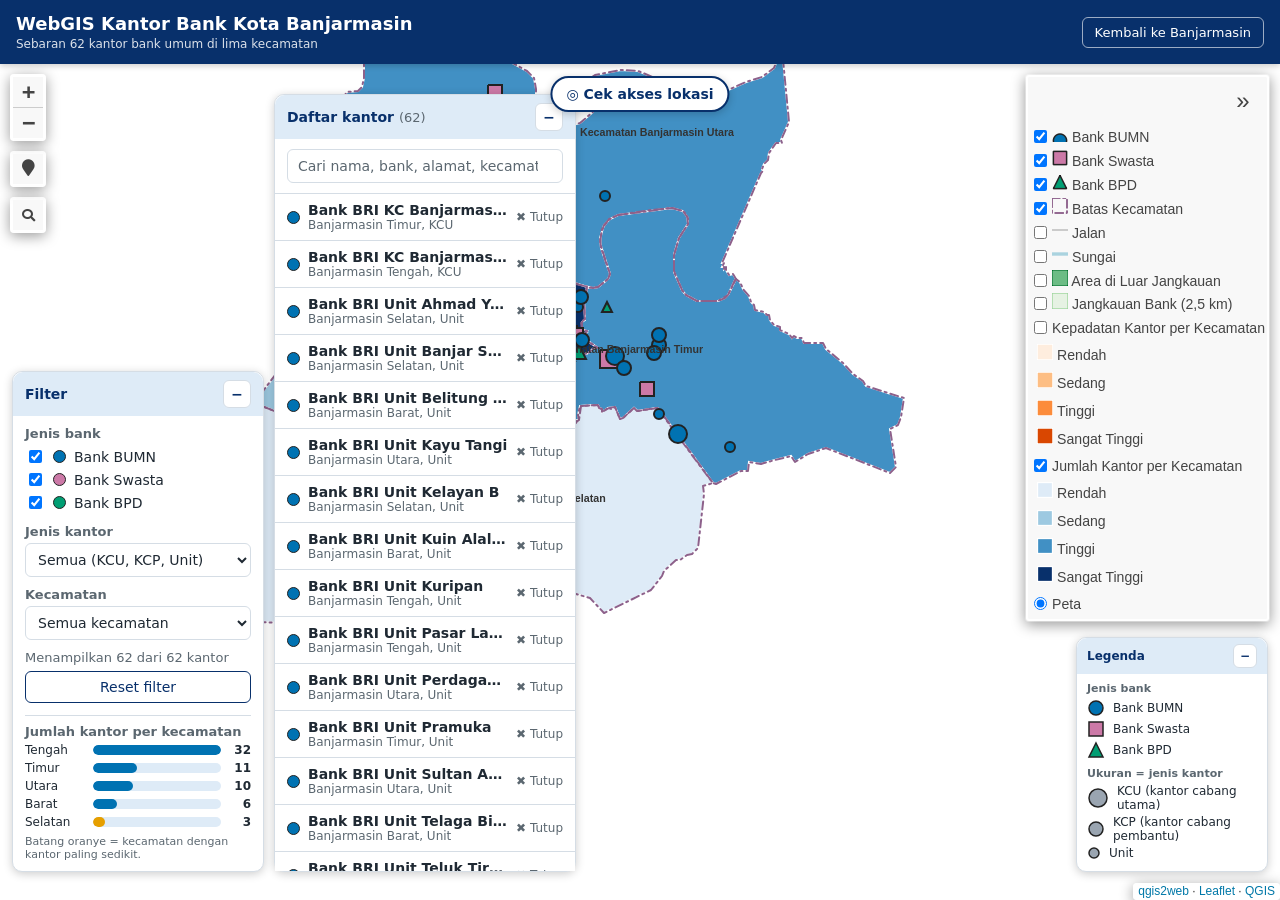
==== commit 9251f9ca: "baikkin" ====
--- a/index.html
+++ b/index.html
@@ -18,7 +18,9 @@
             height: 674px;
         }
         </style>
-        <title></title>
+        <title>WebGIS Kantor Bank Kota Banjarmasin</title>
+        <link rel="stylesheet" href="style_jesica.css">
+        <link rel="stylesheet" href="style_farissa.css">
     </head>
     <body>
         <div id="map">
@@ -1125,5 +1127,7 @@
             resetLabels([layer_KepadatanKantorperKecamatan_2,layer_BatasKecamatan_8]);
         });
         </script>
+        <script src="fitur_jesica.js"></script>
+        <script src="fitur_farissa.js"></script>
     </body>
 </html>
--- a/style_jesica.css
+++ b/style_jesica.css
@@ -0,0 +1,92 @@
+/* ===== VARIABEL WARNA + UKURAN ===== */
+:root{
+  --primary:#08306B; --accent:#0072B2; --tint:#DEEBF7;
+  --bg:#F4F7FA; --panel:#FFFFFF;
+  --ink:#1F2933; --mut:#5B6770; --line:#D5DDE5;
+  --ok:#2E7D32; --mid:#E69F00; --low:#D55E00;
+  --hdr-h:64px;
+}
+/* ===== BODY ===== */
+body{margin:0;background:var(--bg);color:var(--ink);font-family:system-ui,-apple-system,"Segoe UI",sans-serif}
+
+/* ===== HEADER + TOMBOL KEMBALI ===== */
+#wg-header{position:fixed;top:0;left:0;right:0;height:var(--hdr-h);z-index:2000;
+  display:flex;align-items:center;justify-content:space-between;gap:12px;
+  padding:0 16px;background:var(--primary);color:#fff;box-shadow:0 2px 6px rgba(0,0,0,.2)}
+#wg-header h1{margin:0;font-size:18px;font-weight:700;line-height:1.2}
+#wg-header p{margin:2px 0 0;font-size:12px;opacity:.85}
+#wg-reset{font:inherit;font-size:13px;padding:7px 12px;border:1px solid rgba(255,255,255,.6);
+  background:transparent;color:#fff;border-radius:6px;cursor:pointer;white-space:nowrap}
+#wg-reset:hover{background:rgba(255,255,255,.15)}
+#wg-reset:focus-visible{outline:2px solid var(--tint);outline-offset:2px}
+
+/* ===== PETA (MEMENUHI LAYAR DI BAWAH HEADER) ===== */
+#map{position:fixed!important;top:var(--hdr-h);left:0;right:0;bottom:0;width:auto!important;height:auto!important}
+
+/* ===== RESPONSIF HEADER (LAYAR KECIL) ===== */
+@media(max-width:600px){#wg-header h1{font-size:15px}#wg-header p{display:none}}
+
+/* ===== Panel filter ===== */
+/* kotak utama panel */
+#wg-panel{position:fixed;left:12px;bottom:28px;width:250px;max-height:calc(100vh - var(--hdr-h) - 60px);overflow:auto;z-index:1500;background:var(--panel);border:1px solid var(--line);border-radius:10px;box-shadow:0 2px 10px rgba(0,0,0,.2);font-size:14px;color:var(--ink)}
+/* header panel + tombol buka/tutup */
+#wg-panel-head{display:flex;justify-content:space-between;align-items:center;padding:8px 12px;background:var(--tint);color:var(--primary);font-weight:700;border-radius:10px 10px 0 0}
+#wg-panel-toggle{font:inherit;width:28px;height:28px;border:1px solid var(--line);background:var(--panel);color:var(--primary);border-radius:6px;cursor:pointer}
+/* isi panel + kondisi tertutup */
+#wg-panel-body{padding:10px 12px}
+#wg-panel.tutup #wg-panel-body{display:none}
+#wg-panel.tutup #wg-panel-head{border-radius:10px}
+/* subjudul, checkbox, dropdown */
+#wg-panel h3{margin:10px 0 4px;font-size:13px;color:var(--mut);font-weight:600}
+#wg-panel h3:first-child{margin-top:0}
+#wg-panel label.wg-ck{display:flex;align-items:center;gap:8px;padding:2px 0;cursor:pointer}
+.wg-dot{width:11px;height:11px;border-radius:50%;display:inline-block;border:1px solid #222}
+#wg-panel select{width:100%;padding:7px 8px;border:1px solid var(--line);border-radius:6px;background:var(--panel);color:var(--ink);font:inherit}
+/* jumlah + tombol reset filter */
+#wg-count{margin:10px 0 6px;color:var(--mut);font-size:13px}
+#wg-filter-reset{font:inherit;width:100%;padding:7px;border:1px solid var(--primary);background:var(--panel);color:var(--primary);border-radius:6px;cursor:pointer}
+#wg-filter-reset:hover{background:var(--tint)}
+/* outline fokus (keyboard) */
+#wg-panel :focus-visible{outline:2px solid var(--accent);outline-offset:2px}
+
+/* ===== Statistik ===== */
+#wg-stat{margin-top:12px;padding-top:8px;border-top:1px solid var(--line)}
+/* batang per kecamatan */
+.wg-bar{display:grid;grid-template-columns:62px 1fr 24px;align-items:center;gap:6px;font-size:12px;margin:4px 0}
+.wg-bar .track{background:var(--tint);border-radius:5px;height:10px;overflow:hidden}
+.wg-bar .fill{display:block;height:100%;background:var(--accent);border-radius:5px;transition:width .3s}
+/* batang terendah (oranye) */
+.wg-bar.low .fill{background:var(--mid)}
+.wg-bar b{text-align:right;font-weight:600}
+.wg-stat-note{margin:6px 0 0;font-size:11px;color:var(--mut)}
+
+/* ===== Legenda ===== */
+/* kotak utama legenda */
+#wg-legend{position:fixed;right:12px;bottom:28px;z-index:1400;width:190px;background:var(--panel);border:1px solid var(--line);border-radius:10px;box-shadow:0 2px 10px rgba(0,0,0,.2);font-size:12px;color:var(--ink)}
+/* header legenda + tombol buka/tutup */
+#wg-legend-head{display:flex;justify-content:space-between;align-items:center;padding:6px 10px;background:var(--tint);color:var(--primary);font-weight:700;border-radius:10px 10px 0 0}
+#wg-legend-toggle{font:inherit;width:24px;height:24px;border:1px solid var(--line);background:var(--panel);color:var(--primary);border-radius:6px;cursor:pointer}
+/* isi legenda + kondisi tertutup */
+#wg-legend-body{padding:8px 10px}
+#wg-legend.tutup #wg-legend-body{display:none}
+#wg-legend.tutup #wg-legend-head{border-radius:10px}
+/* subjudul + baris ikon */
+#wg-legend h4{margin:8px 0 4px;font-size:11px;color:var(--mut);font-weight:600}
+#wg-legend h4:first-child{margin-top:0}
+.wg-lg-row{display:flex;align-items:center;gap:8px;margin:3px 0}
+.wg-lg-row svg{flex:none}
+
+/* ===== Perapian tampilan umum ===== */
+/* font panel + legenda, kontrol layer, fokus tombol */
+#wg-panel,#wg-legend{font-family:system-ui,-apple-system,"Segoe UI",sans-serif}
+.leaflet-control-layers{max-height:calc(100vh - var(--hdr-h) - 90px);overflow:auto}
+#wg-panel-toggle:focus-visible,#wg-legend-toggle:focus-visible{outline:2px solid var(--accent);outline-offset:2px}
+/* responsif layar kecil */
+@media(max-width:650px){
+  #wg-panel{width:calc(100vw - 24px);left:12px;max-height:50vh}
+  #wg-legend{width:160px;bottom:28px}
+}
+@media(max-width:420px){
+  #wg-header{padding:0 10px}
+  #wg-reset{padding:6px 8px;font-size:12px}
+}
--- a/style_farissa.css
+++ b/style_farissa.css
@@ -0,0 +1,107 @@
+/* ===== PANEL DAFTAR KANTOR ===== */
+/* kotak utama panel */
+#wf-list{position:fixed;left:274px;bottom:28px;width:300px;max-height:calc(100vh - var(--hdr-h) - 60px);display:flex;flex-direction:column;z-index:1500;background:var(--panel);border:1px solid var(--line);border-radius:10px;box-shadow:0 2px 10px rgba(0,0,0,.2);font-size:14px;color:var(--ink)}
+/* header panel + tombol buka/tutup */
+#wf-list-head{display:flex;justify-content:space-between;align-items:center;padding:8px 12px;background:var(--tint);color:var(--primary);font-weight:700;border-radius:10px 10px 0 0}
+#wf-list-n{font-weight:400;color:var(--mut);font-size:13px}
+#wf-list-toggle{font:inherit;width:28px;height:28px;border:1px solid var(--line);background:var(--panel);color:var(--primary);border-radius:6px;cursor:pointer}
+/* isi panel + kondisi tertutup */
+#wf-list-body{display:flex;flex-direction:column;min-height:0;overflow:hidden;padding:10px 12px}
+#wf-list.tutup #wf-list-body{display:none}
+#wf-list.tutup #wf-list-head{border-radius:10px}
+/* kolom pencarian */
+#wf-cari{width:100%;box-sizing:border-box;padding:8px 10px;border:1px solid var(--line);border-radius:6px;background:var(--panel);color:var(--ink);font:inherit}
+#wf-cari::placeholder{color:var(--mut)}
+/* daftar hasil + pesan kosong */
+#wf-ul{list-style:none;margin:10px -12px -10px;padding:0;flex:1;min-height:0;overflow:auto;border-top:1px solid var(--line)}
+#wf-kosong{margin:10px 0 2px;color:var(--mut)}
+/* item daftar kantor */
+.wf-item{display:flex;align-items:center;gap:8px;width:100%;box-sizing:border-box;text-align:left;padding:8px 12px;border:0;border-bottom:1px solid var(--line);background:var(--panel);color:var(--ink);font:inherit;cursor:pointer}
+.wf-item:hover{background:var(--tint)}
+.wf-item.aktif{background:var(--tint);box-shadow:inset 3px 0 0 var(--accent)}
+.wf-it{flex:1;min-width:0;display:flex;flex-direction:column}
+.wf-it b{font-weight:600;white-space:nowrap;overflow:hidden;text-overflow:ellipsis}
+.wf-it small{color:var(--mut);font-size:12px}
+/* status buka/tutup di item */
+.wf-itst{font-size:12px;white-space:nowrap}
+.wf-itst.buka{color:var(--ok);font-weight:600}
+.wf-itst.tutup{color:var(--mut)}
+/* outline fokus (keyboard) */
+#wf-list :focus-visible,#wf-akses-card :focus-visible,.wf-popup :focus-visible,#wf-akses-btn:focus-visible{outline:2px solid var(--accent);outline-offset:2px}
+
+/* ===== POPUP KANTOR ===== */
+/* wadah popup + tombol tutup */
+.wf-popup .leaflet-popup-content-wrapper{padding:0;overflow:hidden;border-radius:10px;color:var(--ink)}
+.wf-popup .leaflet-popup-content{margin:0;max-width:none;max-height:none;font:14px/1.4 system-ui,-apple-system,"Segoe UI",sans-serif}
+.wf-popup a.leaflet-popup-close-button{top:6px;right:6px;width:26px;height:26px;padding:0;border-radius:50%;background:rgba(255,255,255,.92);color:var(--primary);font:700 18px/26px system-ui,sans-serif;text-align:center}
+.wf-pop{width:100%}
+/* foto */
+.wf-foto{aspect-ratio:16/9;background:var(--tint)}
+.wf-foto img{display:block;width:100%;height:100%;object-fit:cover}
+.wf-foto img.kosong{object-fit:contain}
+/* isi teks: tipe, nama, alamat, subjudul */
+.wf-body{padding:10px 14px 12px}
+.wf-tipe{display:flex;align-items:center;gap:6px;font-size:13px;color:var(--mut)}
+.wf-body h3{margin:4px 0;font-size:16px;line-height:1.25;color:var(--primary)}
+.wf-alamat{margin:0;font-size:13px;color:var(--mut)}
+.wf-body h4{margin:12px 0 4px;font-size:13px;color:var(--mut);font-weight:600}
+/* badge status buka/tutup */
+.wf-st{display:inline-flex;align-items:center;gap:6px;margin:0;padding:3px 10px;border:1.5px solid;border-radius:999px;font-weight:600;font-size:13px;color:var(--ink)}
+.wf-st small{font-weight:400;color:var(--mut)}
+.wf-st.buka{border-color:var(--ok);background:#E8F3E9}
+.wf-st.buka>span{color:var(--ok)}
+.wf-st.tutup{border-color:var(--mut);background:#EEF1F4}
+/* jam operasional */
+.wf-jam{display:grid;grid-template-columns:auto 1fr;gap:2px 14px;margin:8px 0 0;font-size:13px}
+.wf-jam dt{color:var(--mut)}
+.wf-jam dd{margin:0}
+/* tombol kantor terdekat */
+.wf-near{display:flex;align-items:center;gap:8px;width:100%;box-sizing:border-box;text-align:left;padding:7px 9px;border:1px solid var(--line);border-radius:8px;background:var(--panel);color:var(--ink);font:inherit;cursor:pointer}
+.wf-near:hover{background:var(--tint)}
+.wf-near-n{flex:1;min-width:0;white-space:nowrap;overflow:hidden;text-overflow:ellipsis}
+.wf-near b{color:var(--primary);white-space:nowrap}
+/* info radius + rincian */
+.wf-mut{margin:0;color:var(--mut)}
+.wf-rad{margin:0}
+.wf-rad b{font-size:22px;color:var(--primary)}
+.wf-rinci{list-style:none;margin:4px 0 0;padding:0;display:grid;gap:3px;font-size:13px}
+.wf-rinci li{display:flex;align-items:center;gap:6px}
+.wf-rinci b{margin-left:auto}
+.wf-note{margin:8px 0 0;font-size:12px;color:var(--mut)}
+
+/* ===== TOMBOL + KARTU AKSESIBILITAS ===== */
+/* tombol pemicu */
+#wf-akses-btn{position:fixed;top:calc(var(--hdr-h) + 12px);left:50%;transform:translateX(-50%);z-index:1600;font:inherit;font-size:14px;font-weight:600;padding:8px 14px;border:2px solid var(--primary);border-radius:999px;background:var(--panel);color:var(--primary);cursor:pointer;box-shadow:0 2px 8px rgba(0,0,0,.2);white-space:nowrap}
+#wf-akses-btn:hover{background:var(--tint)}
+#wf-akses-btn.on{background:var(--primary);color:#fff}
+/* kartu hasil */
+#wf-akses-card{position:fixed;top:calc(var(--hdr-h) + 60px);left:50%;transform:translateX(-50%);width:min(340px,calc(100vw - 24px));max-height:calc(100vh - var(--hdr-h) - 90px);overflow:auto;z-index:1600;background:var(--panel);border:1px solid var(--line);border-radius:10px;box-shadow:0 2px 10px rgba(0,0,0,.25);font-size:14px;color:var(--ink)}
+#wf-akses-card[hidden]{display:none}
+/* header kartu + tombol tutup */
+#wf-akses-head{display:flex;justify-content:space-between;align-items:center;padding:8px 12px;background:var(--tint);color:var(--primary);font-weight:700;border-radius:10px 10px 0 0}
+#wf-akses-x{font:inherit;width:28px;height:28px;border:1px solid var(--line);background:var(--panel);color:var(--primary);border-radius:6px;cursor:pointer}
+/* isi kartu */
+#wf-akses-isi{padding:4px 12px 12px}
+#wf-akses-isi p{margin:8px 0}
+/* label tingkat akses: baik / sedang / rendah */
+.wf-ak{display:flex;align-items:center;gap:8px;padding:8px 12px;border:1.5px solid;border-left-width:6px;border-radius:8px;font-weight:700;font-size:16px;color:var(--ink)}
+.wf-ak.baik{border-color:var(--ok);background:#E8F3E9}
+.wf-ak.sedang{border-color:var(--mid);background:#FDF3DC}
+.wf-ak.rendah{border-color:var(--low);background:#FBE9DD}
+/* daftar detail */
+.wf-akdl{display:grid;grid-template-columns:auto 1fr;gap:4px 12px;margin:8px 0}
+.wf-akdl dt{color:var(--mut)}
+.wf-akdl dd{margin:0}
+.wf-akdl small{color:var(--mut)}
+/* tombol "lihat" */
+#wf-lihat{font:inherit;width:100%;padding:7px;border:1px solid var(--primary);background:var(--panel);color:var(--primary);border-radius:6px;cursor:pointer}
+#wf-lihat:hover{background:var(--tint)}
+/* kursor saat mode akses aktif */
+.wf-akses-on,.wf-akses-on .leaflet-interactive{cursor:crosshair!important}
+/* pin penanda lokasi di peta */
+.wf-pin{box-sizing:border-box;width:22px;height:22px;border-radius:50%;background:var(--accent);border:3px solid #fff;box-shadow:0 0 0 2px var(--primary),0 1px 4px rgba(0,0,0,.4)}
+
+/* ===== RESPONSIF (LAYAR KECIL) ===== */
+@media(max-width:650px){
+  #wf-list{left:12px;right:12px;width:auto;bottom:84px;max-height:55vh}
+}
